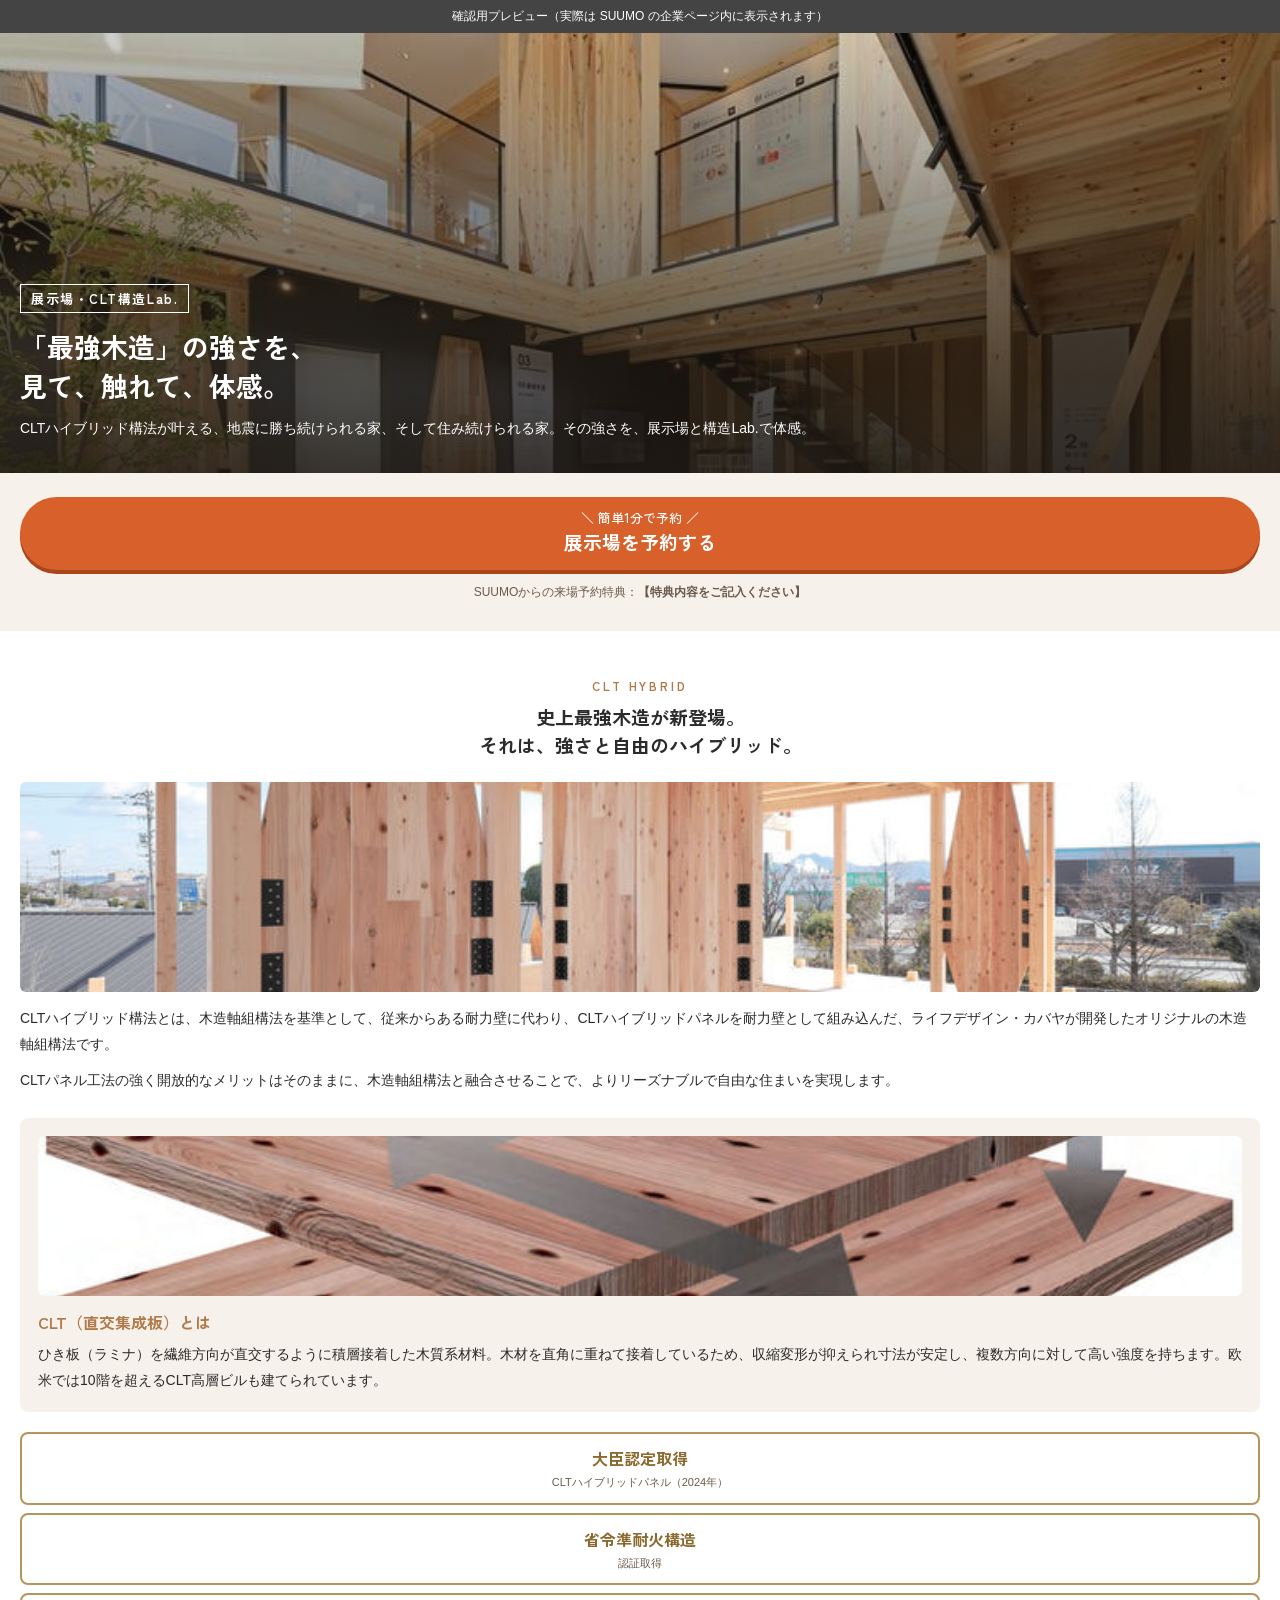
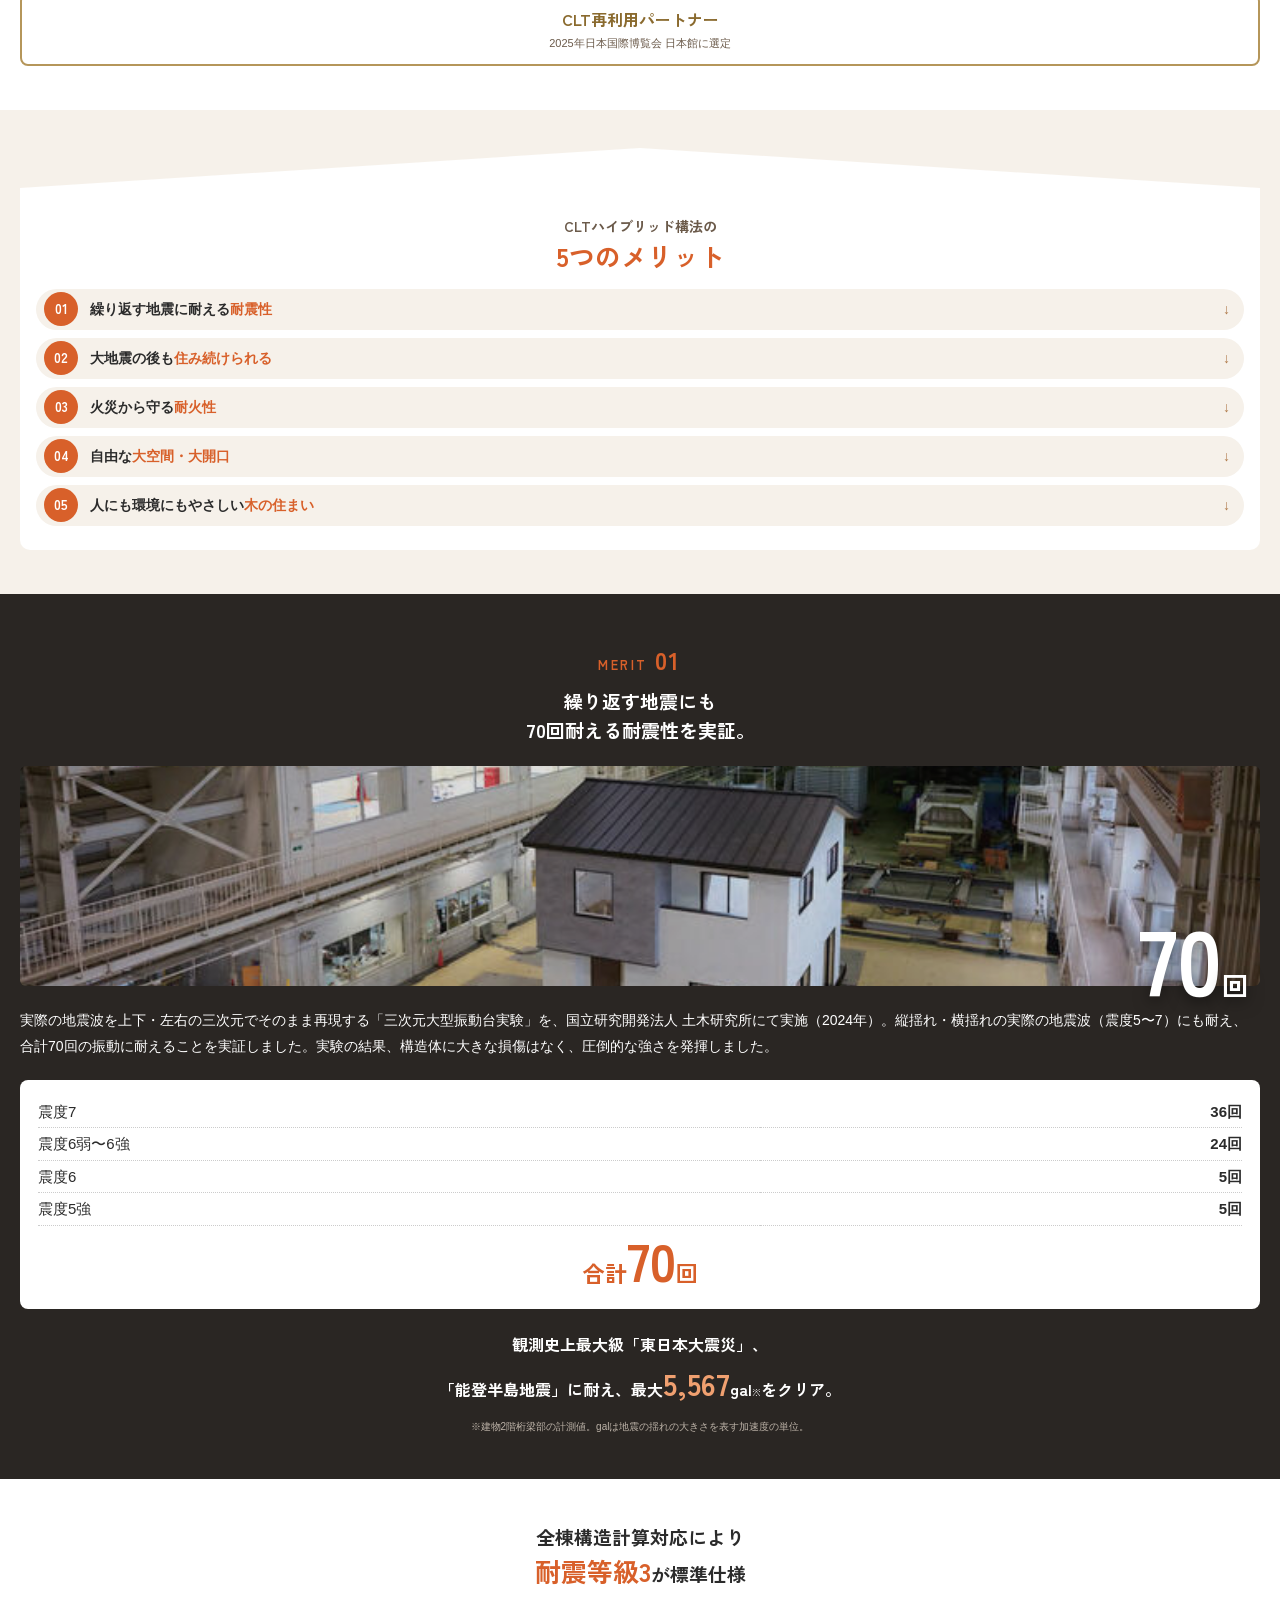
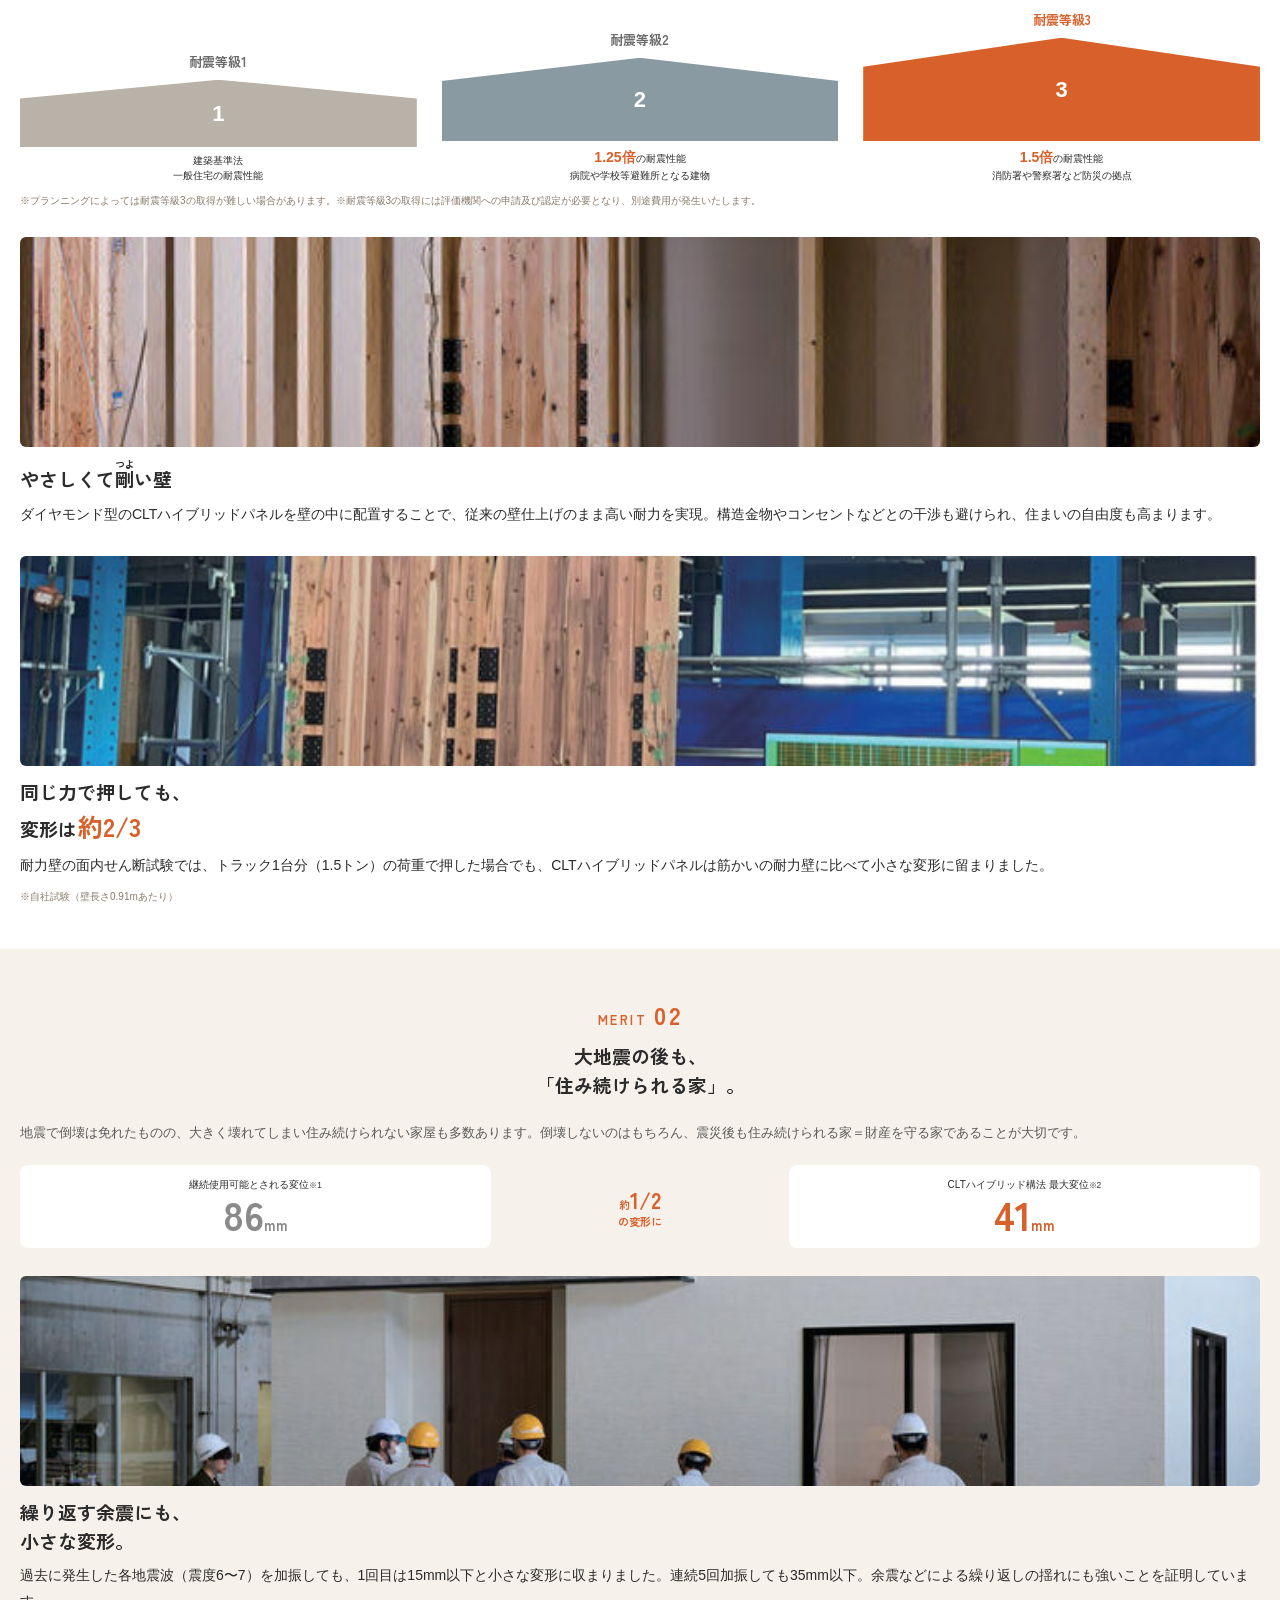
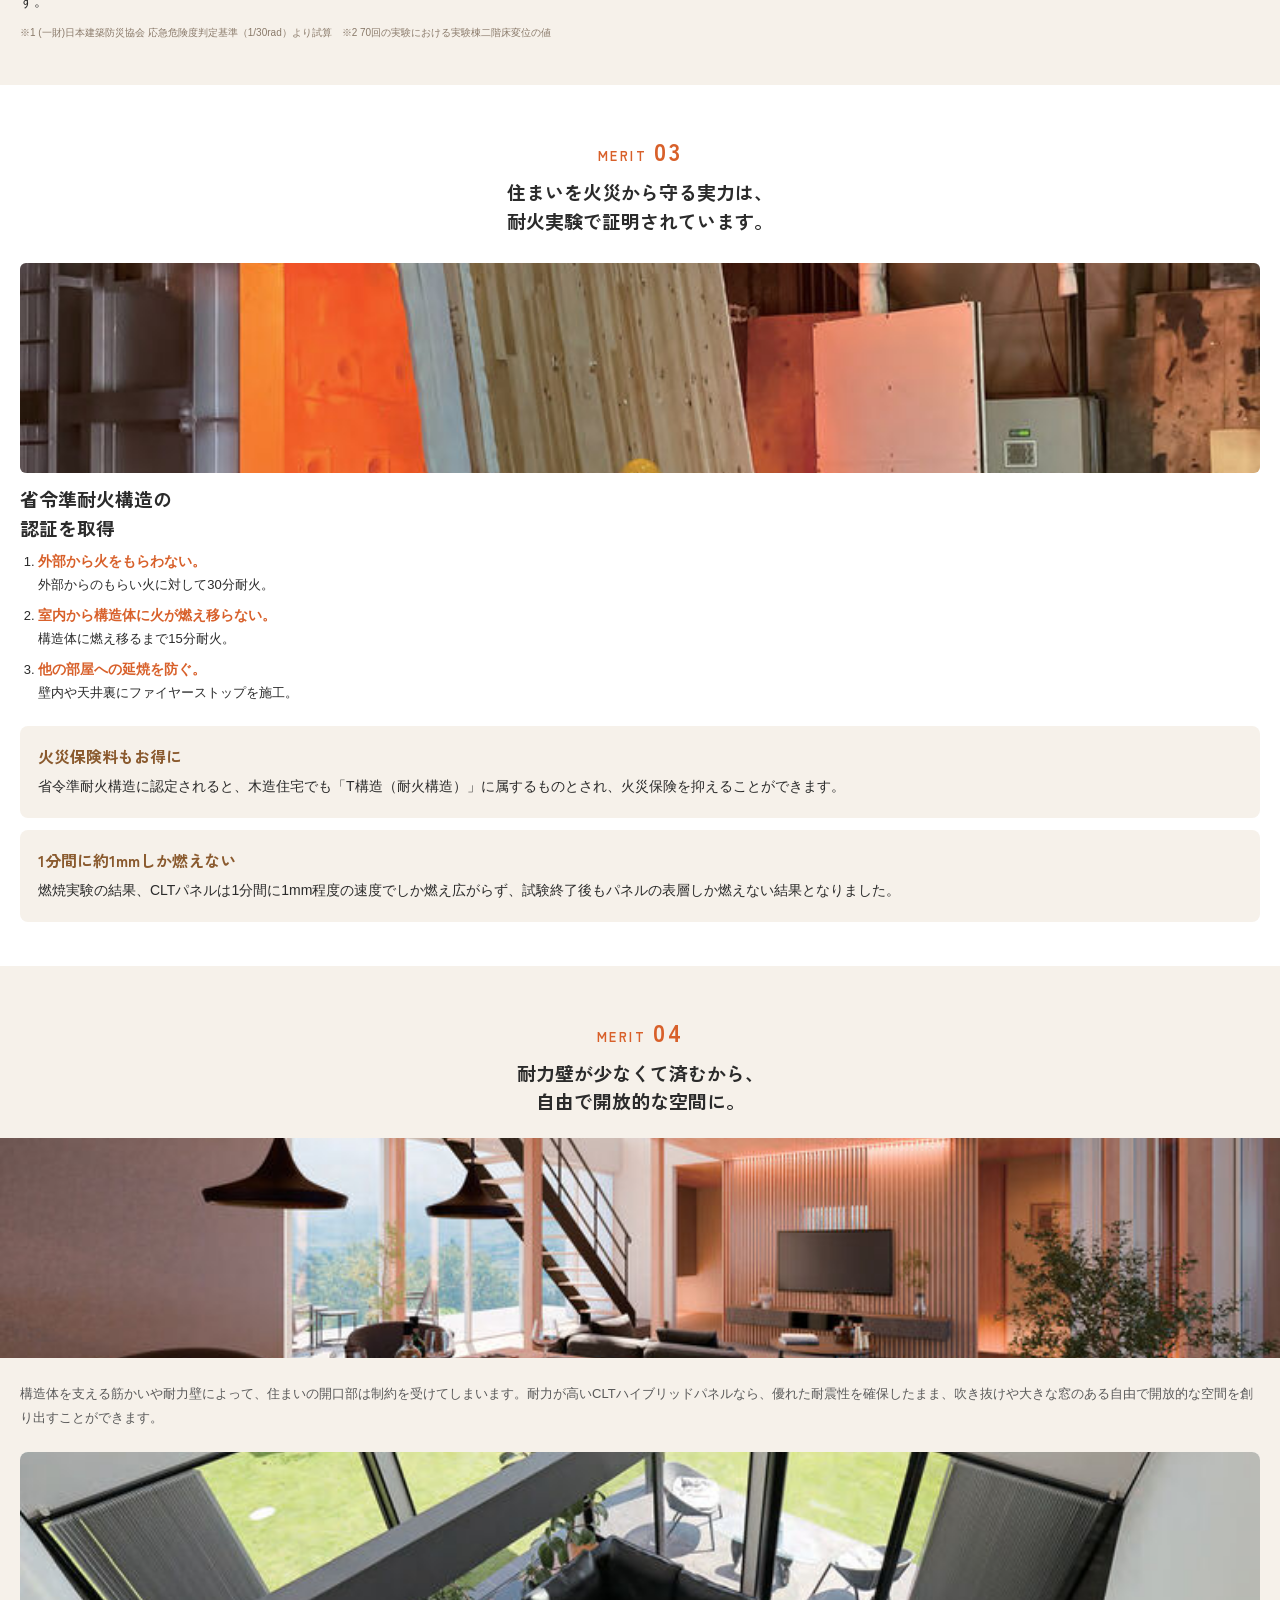
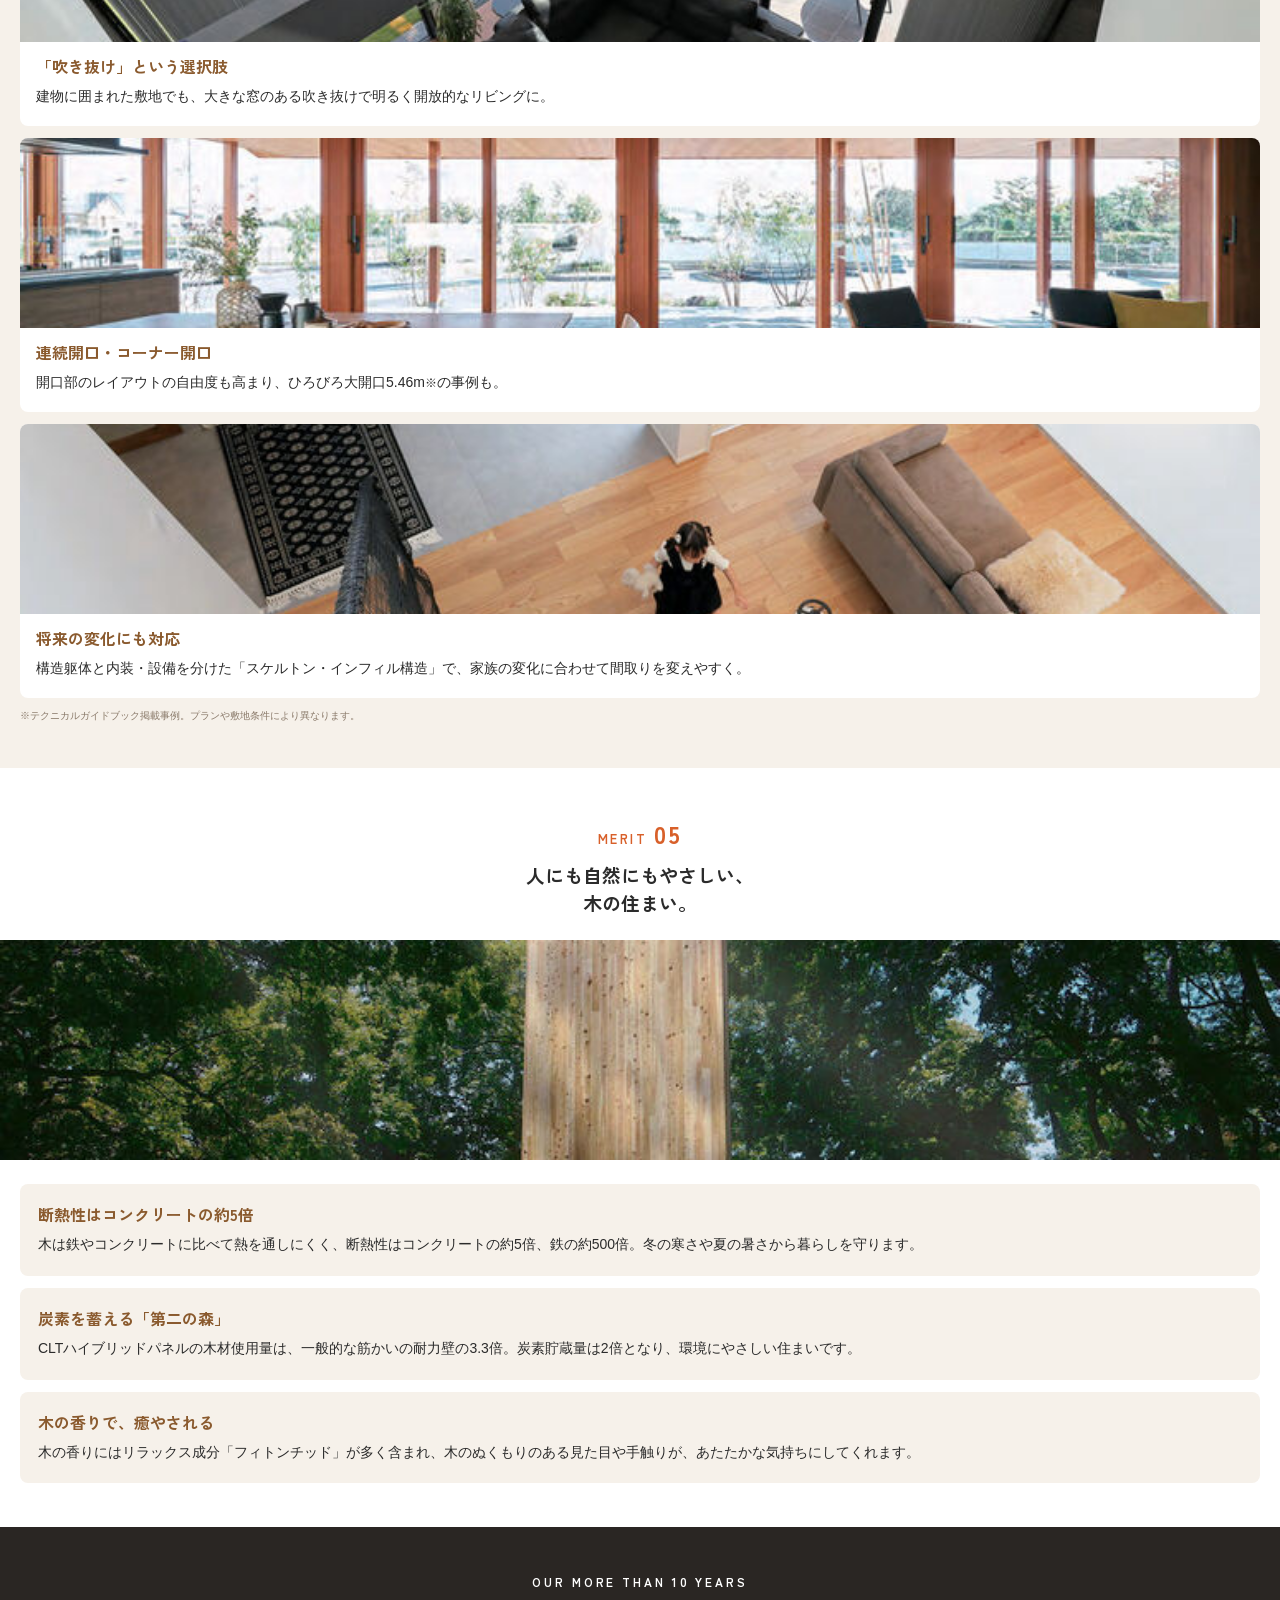
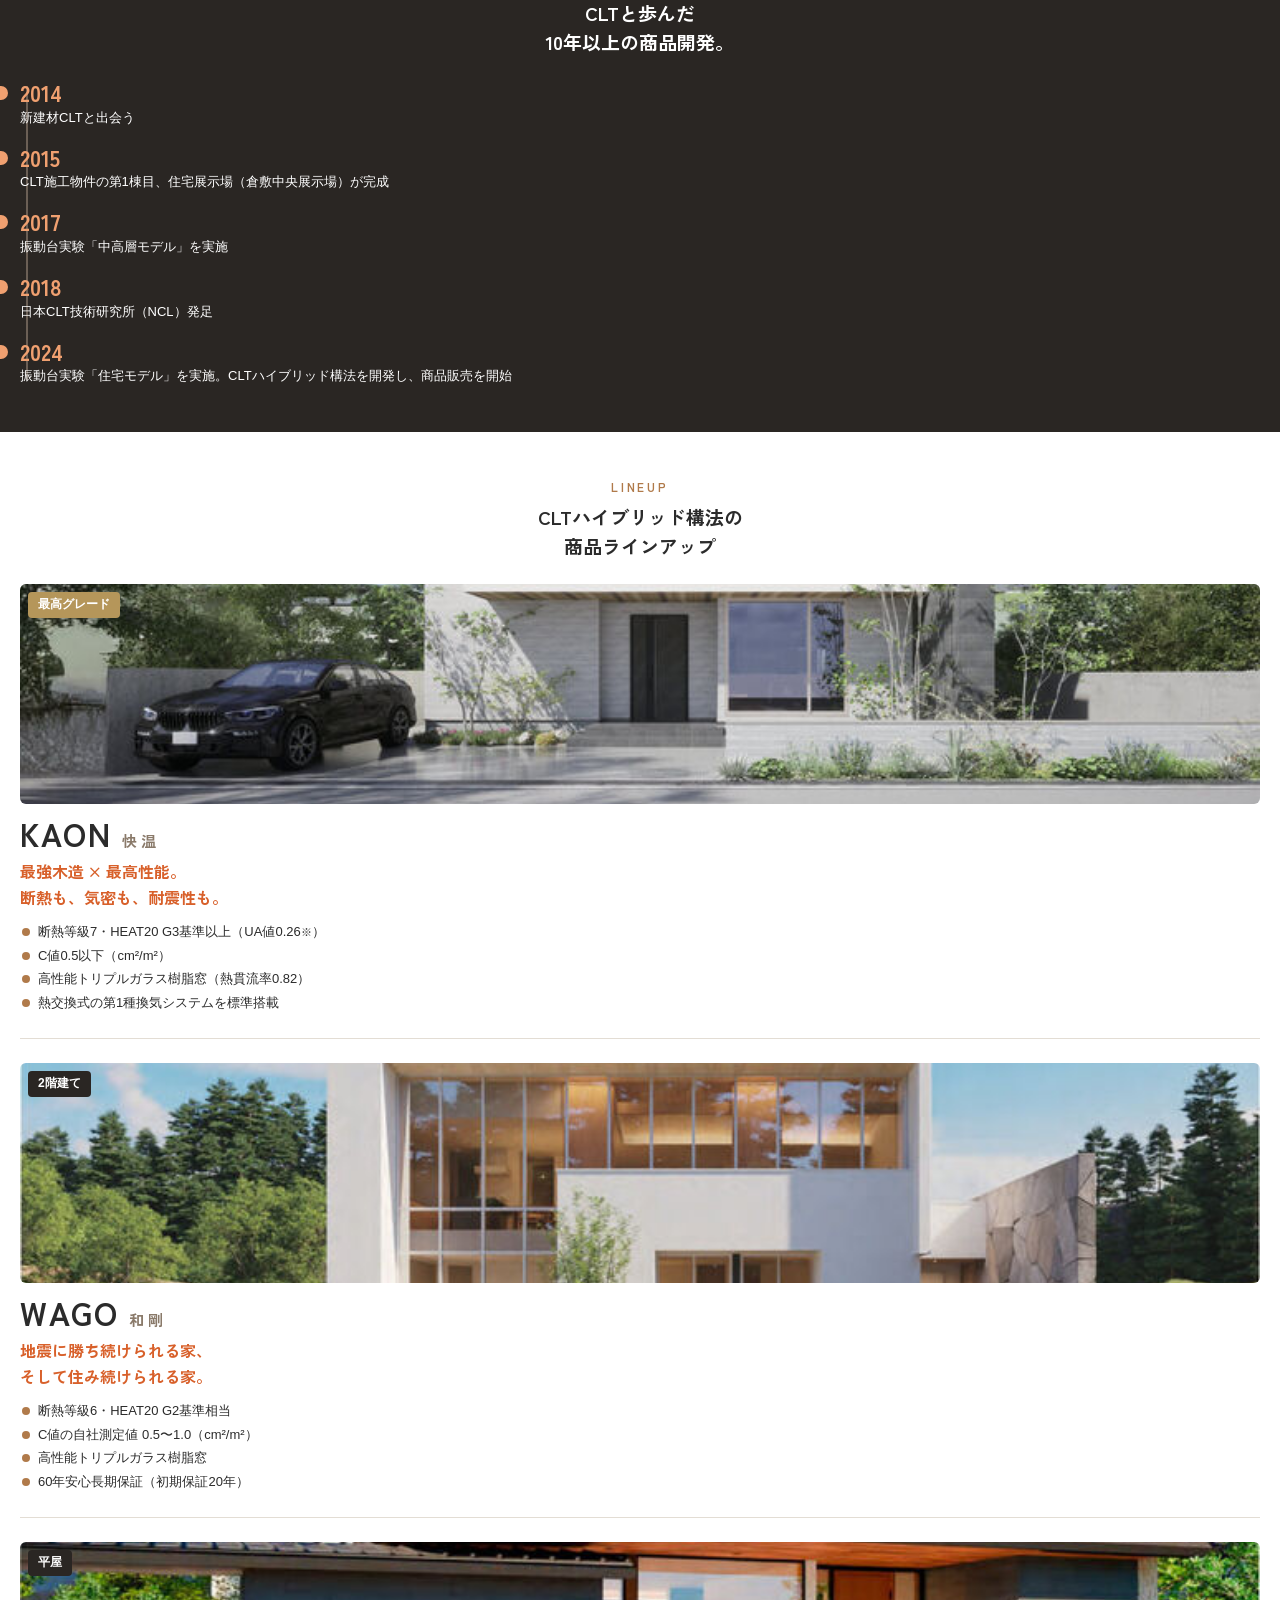
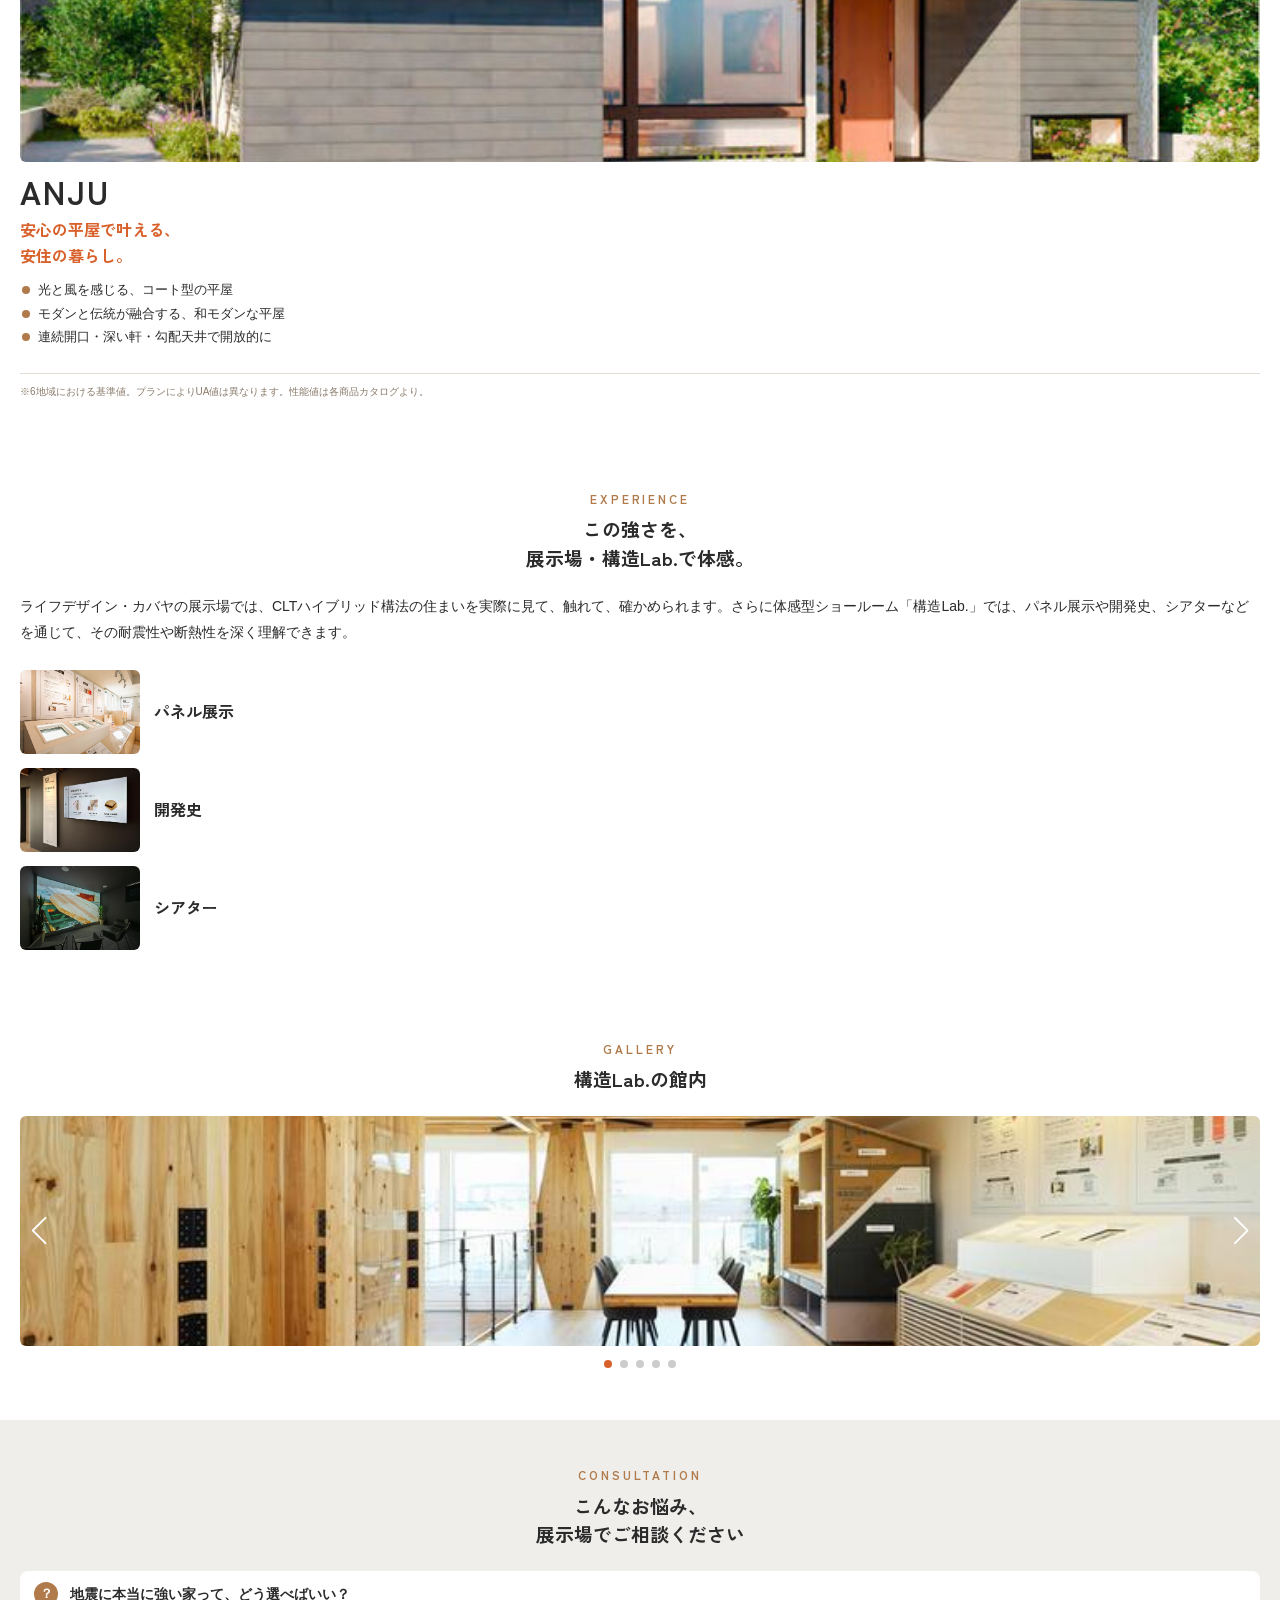
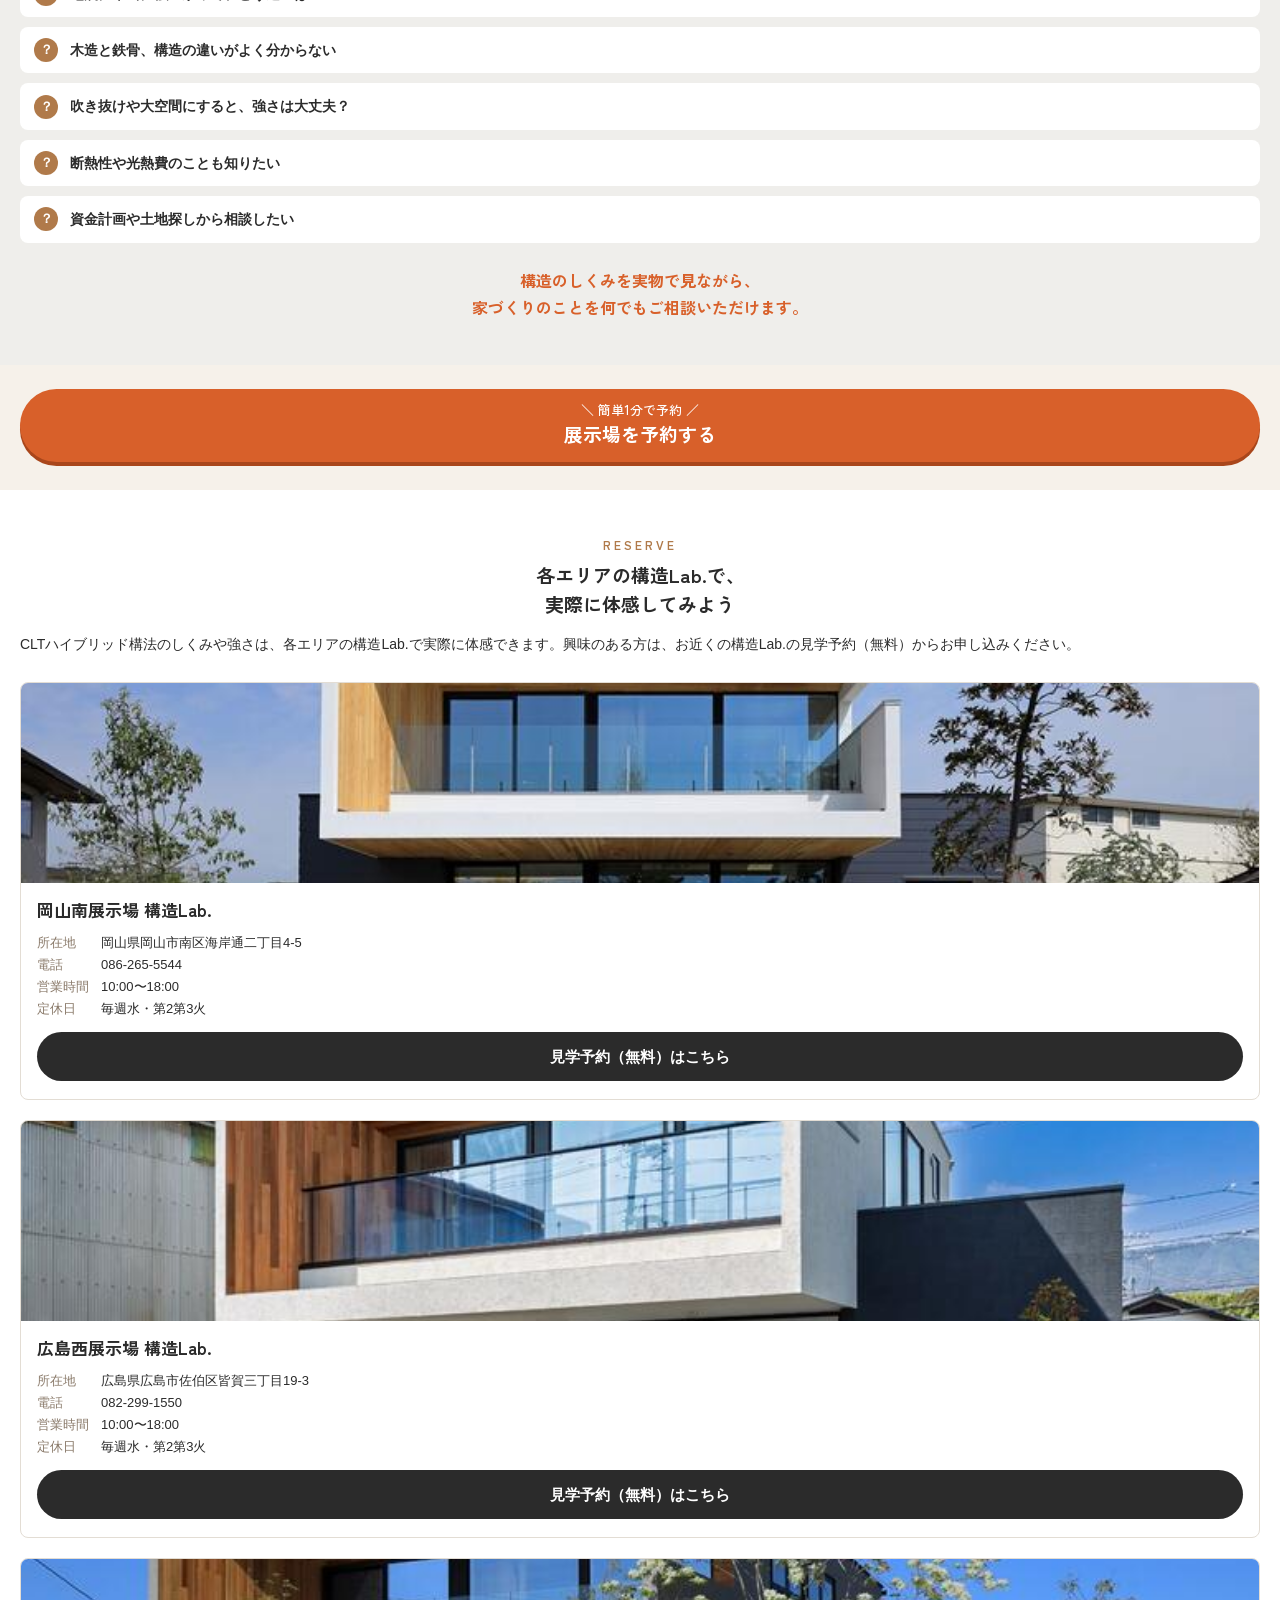
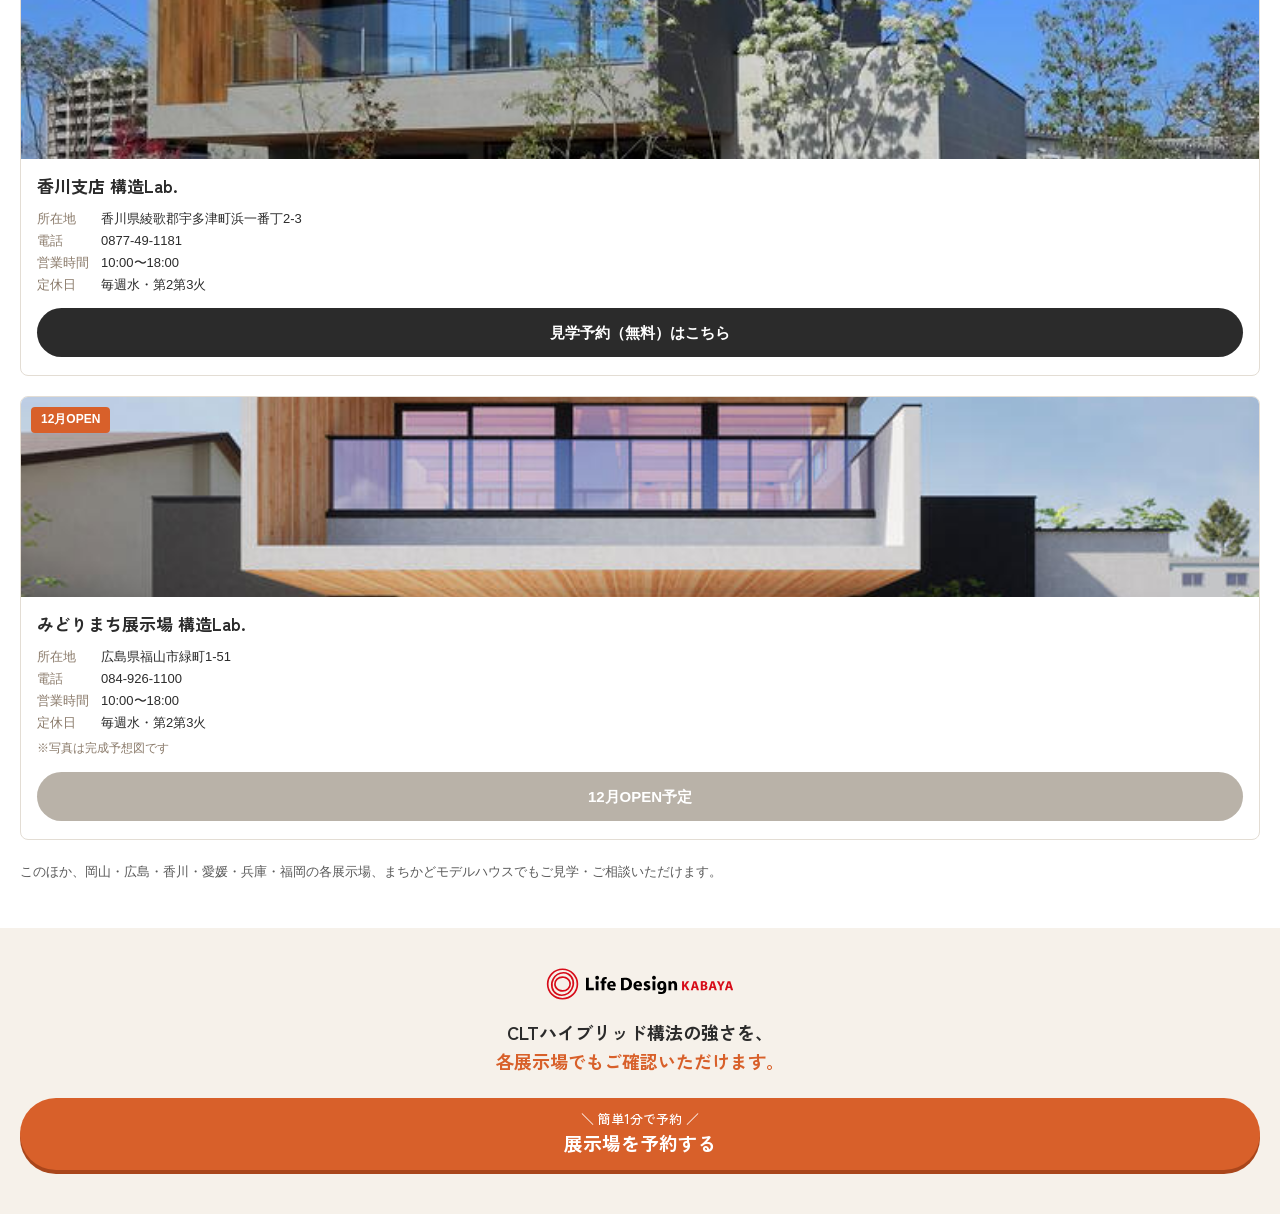
==== preview/sp-inner.html @ a303327b "SUUMOフリーページ（案）公開用 Co-Authored-By: Claude Opus 5.5 <noreply@anthropic.com>" ====
<!DOCTYPE html>
<html lang="ja"><head>
<meta name="robots" content="noindex, nofollow" /><base target="_top" /><meta charset="UTF-8" />
<meta name="viewport" content="width=device-width, initial-scale=1" />
<title>確認用（スマホ）</title>
<style>
body { margin: 0; background: #e9e9e9; font-family: sans-serif; }
.pv-bar { padding: 8px 12px; background: #444; color: #fff; font-size: 12px; text-align: center; }
/* SUUMO の実寸：PC は #wrapper 954px の中に本文 950px、スマホは画面幅いっぱい */
.pv-page { width: 100%; margin: 0 auto; padding: 0; background: #fff; }
</style>

</head><body>
<div class="pv-bar">確認用プレビュー（実際は SUUMO の企業ページ内に表示されます）</div>
<div class="pv-page">
<!-- このファイルは tools/make-sp.py で src/pc.html から自動生成。直接編集しない -->
<!--
  ライフデザイン・カバヤ様 SUUMO フリーページ（スマホ用）
  SUUMO の企業ページ（スマホ）の「contents Start」の位置に入る部分。外枠 #kosha_free ごと入稿する（スマホは #includeContent が無い）。
  ../0001/smp/ は書き出し時に置き換わる（入稿用：/house/hj/report/kigyo_spc/front/<企業コード>/0001/ ／プレビュー用：../0001/）
  https://suumo.jp/chumon/koumuten/rn_kabayahome/model/ は来場予約ページのURL（SUUMO 側で発行されるもの）に置き換わる
  スマホは jQuery 1.11 を自分の js フォルダから読み込む（アキュラホーム様と同じ）
-->
<div id="kosha_free">
<script src="../0001/smp/js/jquery-1.11.0.min.js"></script>
<link rel="stylesheet" type="text/css" href="../0001/smp/css/main.css" />
<link rel="stylesheet" href="https://cdn.jsdelivr.net/npm/swiper@8/swiper-bundle.min.css" />
<link rel="preconnect" href="https://fonts.googleapis.com" />
<link rel="preconnect" href="https://fonts.gstatic.com" crossorigin />
<link href="https://fonts.googleapis.com/css2?family=Zen+Kaku+Gothic+New:wght@500;700&display=swap" rel="stylesheet" />

<div class="kby kby--sp">

  <!-- メインビジュアル -->
  <div id="kby-mv" class="kby-mv">
    <img class="kby-mv__img" src="../0001/smp/img/mv.jpg" alt="CLTの柱と梁が見える構造Lab.の吹き抜け" width="1600" height="1067" />
    <div class="kby-mv__copy">
      <p class="kby-mv__label font02">展示場・CLT構造Lab.</p>
      <p class="kby-mv__title font02">「最強木造」の強さを、<br />見て、触れて、体感。</p>
      <p class="kby-mv__lead">CLTハイブリッド構法が叶える、<br />地震に勝ち続けられる家、そして住み続けられる家。<br />その強さを、展示場と構造Lab.で体感。</p>
    </div>
  </div>
  <div class="kby-cta">
    <a class="kby-cta__btn" href="https://suumo.jp/chumon/koumuten/rn_kabayahome/model/"><span class="kby-cta__small">＼ 簡単1分で予約 ／</span>展示場を予約する</a>
    <p class="kby-cta__note">SUUMOからの来場予約特典：<strong>【特典内容をご記入ください】</strong></p>
  </div>

  <!-- CLTハイブリッド構法とは -->
  <div id="kby-intro" class="kby-sec kby-sec--white">
    <div class="scInr">
      <p class="kby-en font02">CLT HYBRID</p>
      <p class="kby-h font02">史上最強木造が新登場。<br />それは、強さと自由のハイブリッド。</p>
      <div class="kby-intro">
        <div class="kby-intro__img"><img src="../0001/smp/img/m-frame.jpg" alt="CLTハイブリッドパネルを組み込んだ構造体" width="1000" height="667" /></div>
        <div class="kby-intro__body">
          <p class="kby-text">CLTハイブリッド構法とは、木造軸組構法を基準として、従来からある耐力壁に代わり、CLTハイブリッドパネルを耐力壁として組み込んだ、ライフデザイン・カバヤが開発したオリジナルの木造軸組構法です。</p>
          <p class="kby-text">CLTパネル工法の強く開放的なメリットはそのままに、木造軸組構法と融合させることで、よりリーズナブルで自由な住まいを実現します。</p>
        </div>
      </div>
      <div class="kby-clt">
        <div class="kby-clt__img"><img src="../0001/smp/img/m-clt.jpg" alt="ひき板を直交するように重ねたCLTのイメージ" width="900" height="562" /></div>
        <div class="kby-clt__body">
          <p class="kby-clt__title font02">CLT（直交集成板）とは</p>
          <p class="kby-text">ひき板（ラミナ）を繊維方向が直交するように積層接着した木質系材料。木材を直角に重ねて接着しているため、収縮変形が抑えられ寸法が安定し、複数方向に対して高い強度を持ちます。欧米では10階を超えるCLT高層ビルも建てられています。</p>
        </div>
      </div>
      <ul class="kby-badge">
        <li class="kby-badge__item"><span class="kby-badge__main font02">大臣認定取得</span><span class="kby-badge__sub">CLTハイブリッドパネル（2024年）</span></li>
        <li class="kby-badge__item"><span class="kby-badge__main font02">省令準耐火構造</span><span class="kby-badge__sub">認証取得</span></li>
        <li class="kby-badge__item"><span class="kby-badge__main font02">CLT再利用パートナー</span><span class="kby-badge__sub">2025年日本国際博覧会 日本館に選定</span></li>
      </ul>
    </div>
  </div>

  <!-- 5つのメリット（目次） -->
  <div id="kby-merit" class="kby-sec kby-sec--wood">
    <div class="scInr02">
      <div class="kby-index">
        <p class="kby-index__lead font02">CLTハイブリッド構法の</p>
        <p class="kby-index__title font02">5つのメリット</p>
        <ul class="kby-index__list">
          <li><a href="#kby-m1"><span class="kby-index__num font02">01</span>繰り返す地震に耐える<strong>耐震性</strong></a></li>
          <li><a href="#kby-m2"><span class="kby-index__num font02">02</span>大地震の後も<strong>住み続けられる</strong></a></li>
          <li><a href="#kby-m3"><span class="kby-index__num font02">03</span>火災から守る<strong>耐火性</strong></a></li>
          <li><a href="#kby-m4"><span class="kby-index__num font02">04</span>自由な<strong>大空間・大開口</strong></a></li>
          <li><a href="#kby-m5"><span class="kby-index__num font02">05</span>人にも環境にもやさしい<strong>木の住まい</strong></a></li>
        </ul>
      </div>
    </div>
  </div>

  <!-- メリット01 耐震性 -->
  <div id="kby-m1" class="kby-sec kby-sec--dark">
    <div class="scInr">
      <p class="kby-merit-no font02">MERIT <span>01</span></p>
      <p class="kby-h kby-h--light font02">繰り返す地震にも<br />70回耐える耐震性を実証。</p>
      <div class="kby-big">
        <div class="kby-big__img"><img src="../0001/smp/img/m-shake.jpg" alt="三次元大型振動台実験の様子" width="1200" height="800" /></div>
        <div class="kby-big__num font02">70<span>回</span></div>
      </div>
      <p class="kby-text kby-text--light">実際の地震波を上下・左右の三次元でそのまま再現する「三次元大型振動台実験」を、国立研究開発法人 土木研究所にて実施（2024年）。縦揺れ・横揺れの実際の地震波（震度5〜7）にも耐え、合計70回の振動に耐えることを実証しました。実験の結果、構造体に大きな損傷はなく、圧倒的な強さを発揮しました。</p>
      <div class="kby-test">
        <dl class="kby-test__list">
          <dt>震度7</dt><dd>36回</dd>
          <dt>震度6弱〜6強</dt><dd>24回</dd>
          <dt>震度6</dt><dd>5回</dd>
          <dt>震度5強</dt><dd>5回</dd>
        </dl>
        <p class="kby-test__total font02">合計<strong>70</strong>回</p>
      </div>
      <div class="kby-gal">
        <p class="kby-gal__title font02">観測史上最大級「東日本大震災」、<br />「能登半島地震」に耐え、最大<strong>5,567</strong>gal<small>※</small>をクリア。</p>
        <p class="kby-note kby-note--light">※建物2階桁梁部の計測値。galは地震の揺れの大きさを表す加速度の単位。</p>
      </div>
    </div>
  </div>
  <div class="kby-sec kby-sec--white">
    <div class="scInr">
      <p class="kby-sub font02">全棟構造計算対応により<br /><strong>耐震等級3</strong>が標準仕様</p>
      <ul class="kby-grade">
        <li class="kby-grade__item"><p class="kby-grade__name font02">耐震等級1</p><p class="kby-grade__bar">1</p><p class="kby-grade__text">建築基準法<br />一般住宅の耐震性能</p></li>
        <li class="kby-grade__item"><p class="kby-grade__name font02">耐震等級2</p><p class="kby-grade__bar">2</p><p class="kby-grade__text"><strong>1.25倍</strong>の耐震性能<br />病院や学校等避難所となる建物</p></li>
        <li class="kby-grade__item kby-grade__item--on"><p class="kby-grade__name font02">耐震等級3</p><p class="kby-grade__bar">3</p><p class="kby-grade__text"><strong>1.5倍</strong>の耐震性能<br />消防署や警察署など防災の拠点</p></li>
      </ul>
      <p class="kby-note">※プランニングによっては耐震等級3の取得が難しい場合があります。※耐震等級3の取得には評価機関への申請及び認定が必要となり、別途費用が発生いたします。</p>
      <div class="kby-row">
        <div class="kby-row__img"><img src="../0001/smp/img/m-panel.jpg" alt="壁の中に配置されたCLTハイブリッドパネル" width="613" height="409" /></div>
        <div class="kby-row__body">
          <p class="kby-row__title font02">やさしくて<ruby>剛<rt>つよ</rt></ruby>い壁</p>
          <p class="kby-text">ダイヤモンド型のCLTハイブリッドパネルを壁の中に配置することで、従来の壁仕上げのまま高い耐力を実現。構造金物やコンセントなどとの干渉も避けられ、住まいの自由度も高まります。</p>
        </div>
      </div>
      <div class="kby-row kby-row--rev">
        <div class="kby-row__img"><img src="../0001/smp/img/m-shear.jpg" alt="耐力壁の面内せん断試験" width="700" height="767" /></div>
        <div class="kby-row__body">
          <p class="kby-row__title font02">同じ力で押しても、<br />変形は<strong>約2/3</strong></p>
          <p class="kby-text">耐力壁の面内せん断試験では、トラック1台分（1.5トン）の荷重で押した場合でも、CLTハイブリッドパネルは筋かいの耐力壁に比べて小さな変形に留まりました。</p>
          <p class="kby-note">※自社試験（壁長さ0.91mあたり）</p>
        </div>
      </div>
    </div>
  </div>

  <!-- メリット02 住み続けられる -->
  <div id="kby-m2" class="kby-sec kby-sec--wood">
    <div class="scInr">
      <p class="kby-merit-no font02">MERIT <span>02</span></p>
      <p class="kby-h font02">大地震の後も、<br />「住み続けられる家」。</p>
      <p class="kby-text kby-text--center">地震で倒壊は免れたものの、大きく壊れてしまい住み続けられない家屋も多数あります。<br />倒壊しないのはもちろん、震災後も住み続けられる家＝財産を守る家であることが大切です。</p>
      <div class="kby-disp">
        <div class="kby-disp__item">
          <p class="kby-disp__label">継続使用可能とされる変位<small>※1</small></p>
          <p class="kby-disp__num kby-disp__num--gray font02">86<span>mm</span></p>
        </div>
        <p class="kby-disp__arrow font02">約<strong>1/2</strong><br />の変形に</p>
        <div class="kby-disp__item">
          <p class="kby-disp__label">CLTハイブリッド構法 最大変位<small>※2</small></p>
          <p class="kby-disp__num font02">41<span>mm</span></p>
        </div>
      </div>
      <div class="kby-row">
        <div class="kby-row__img"><img src="../0001/smp/img/m-shake2.jpg" alt="振動台実験後の建物を確認する様子" width="1000" height="667" /></div>
        <div class="kby-row__body">
          <p class="kby-row__title font02">繰り返す余震にも、<br />小さな変形。</p>
          <p class="kby-text">過去に発生した各地震波（震度6〜7）を加振しても、1回目は15mm以下と小さな変形に収まりました。連続5回加振しても35mm以下。余震などによる繰り返しの揺れにも強いことを証明しています。</p>
        </div>
      </div>
      <p class="kby-note">※1 (一財)日本建築防災協会 応急危険度判定基準（1/30rad）より試算　※2 70回の実験における実験棟二階床変位の値</p>
    </div>
  </div>

  <!-- メリット03 耐火性 -->
  <div id="kby-m3" class="kby-sec kby-sec--white">
    <div class="scInr">
      <p class="kby-merit-no font02">MERIT <span>03</span></p>
      <p class="kby-h font02">住まいを火災から守る実力は、<br />耐火実験で証明されています。</p>
      <div class="kby-row">
        <div class="kby-row__img"><img src="../0001/smp/img/m-fire.jpg" alt="CLTパネルの燃焼実験" width="1000" height="750" /></div>
        <div class="kby-row__body">
          <p class="kby-row__title font02">省令準耐火構造の<br />認証を取得</p>
          <ol class="kby-fire">
            <li><strong>外部から火をもらわない。</strong>外部からのもらい火に対して30分耐火。</li>
            <li><strong>室内から構造体に火が燃え移らない。</strong>構造体に燃え移るまで15分耐火。</li>
            <li><strong>他の部屋への延焼を防ぐ。</strong>壁内や天井裏にファイヤーストップを施工。</li>
          </ol>
        </div>
      </div>
      <ul class="kby-cards kby-cards--2">
        <li class="kby-card"><p class="kby-card__title font02">火災保険料もお得に</p><p class="kby-text">省令準耐火構造に認定されると、木造住宅でも「T構造（耐火構造）」に属するものとされ、火災保険を抑えることができます。</p></li>
        <li class="kby-card"><p class="kby-card__title font02">1分間に約1mmしか燃えない</p><p class="kby-text">燃焼実験の結果、CLTパネルは1分間に1mm程度の速度でしか燃え広がらず、試験終了後もパネルの表層しか燃えない結果となりました。</p></li>
      </ul>
    </div>
  </div>

  <!-- メリット04 大空間 -->
  <div id="kby-m4" class="kby-sec kby-sec--wood">
    <div class="scInr">
      <p class="kby-merit-no font02">MERIT <span>04</span></p>
      <p class="kby-h font02">耐力壁が少なくて済むから、<br />自由で開放的な空間に。</p>
    </div>
    <div class="kby-wide"><img src="../0001/smp/img/m-space.jpg" alt="大開口のある開放的なリビング" width="1600" height="960" /></div>
    <div class="scInr">
      <p class="kby-text kby-text--center">構造体を支える筋かいや耐力壁によって、住まいの開口部は制約を受けてしまいます。<br />耐力が高いCLTハイブリッドパネルなら、優れた耐震性を確保したまま、<br />吹き抜けや大きな窓のある自由で開放的な空間を創り出すことができます。</p>
      <ul class="kby-cards kby-cards--3">
        <li class="kby-card kby-card--img"><img src="../0001/smp/img/m-fukinuke.jpg" alt="大きな窓のある吹き抜け" width="900" height="600" /><p class="kby-card__title font02">「吹き抜け」という選択肢</p><p class="kby-text">建物に囲まれた敷地でも、大きな窓のある吹き抜けで明るく開放的なリビングに。</p></li>
        <li class="kby-card kby-card--img"><img src="../0001/smp/img/m-opening.jpg" alt="連続した開口部のあるダイニング" width="760" height="507" /><p class="kby-card__title font02">連続開口・コーナー開口</p><p class="kby-text">開口部のレイアウトの自由度も高まり、ひろびろ大開口5.46m<small>※</small>の事例も。</p></li>
        <li class="kby-card kby-card--img"><img src="../0001/smp/img/m-family.jpg" alt="家族がくつろぐリビング" width="1000" height="667" /><p class="kby-card__title font02">将来の変化にも対応</p><p class="kby-text">構造躯体と内装・設備を分けた「スケルトン・インフィル構造」で、家族の変化に合わせて間取りを変えやすく。</p></li>
      </ul>
      <p class="kby-note">※テクニカルガイドブック掲載事例。プランや敷地条件により異なります。</p>
    </div>
  </div>

  <!-- メリット05 木の住まい -->
  <div id="kby-m5" class="kby-sec kby-sec--white">
    <div class="scInr">
      <p class="kby-merit-no font02">MERIT <span>05</span></p>
      <p class="kby-h font02">人にも自然にもやさしい、<br />木の住まい。</p>
    </div>
    <div class="kby-wide"><img src="../0001/smp/img/m-forest.jpg" alt="森の中に立つCLTパネル" width="1600" height="945" /></div>
    <div class="scInr">
      <ul class="kby-cards kby-cards--3">
        <li class="kby-card"><p class="kby-card__title font02">断熱性はコンクリートの約5倍</p><p class="kby-text">木は鉄やコンクリートに比べて熱を通しにくく、断熱性はコンクリートの約5倍、鉄の約500倍。冬の寒さや夏の暑さから暮らしを守ります。</p></li>
        <li class="kby-card"><p class="kby-card__title font02">炭素を蓄える「第二の森」</p><p class="kby-text">CLTハイブリッドパネルの木材使用量は、一般的な筋かいの耐力壁の3.3倍。炭素貯蔵量は2倍となり、環境にやさしい住まいです。</p></li>
        <li class="kby-card"><p class="kby-card__title font02">木の香りで、癒やされる</p><p class="kby-text">木の香りにはリラックス成分「フィトンチッド」が多く含まれ、木のぬくもりのある見た目や手触りが、あたたかな気持ちにしてくれます。</p></li>
      </ul>
    </div>
  </div>

  <!-- 開発の歩み -->
  <div id="kby-history" class="kby-sec kby-sec--dark">
    <div class="scInr">
      <p class="kby-en kby-en--light font02">OUR MORE THAN 10 YEARS</p>
      <p class="kby-h kby-h--light font02">CLTと歩んだ<br />10年以上の商品開発。</p>
      <ul class="kby-history">
        <li><p class="kby-history__year font02">2014</p><p class="kby-history__text">新建材CLTと出会う</p></li>
        <li><p class="kby-history__year font02">2015</p><p class="kby-history__text">CLT施工物件の第1棟目、住宅展示場（倉敷中央展示場）が完成</p></li>
        <li><p class="kby-history__year font02">2017</p><p class="kby-history__text">振動台実験「中高層モデル」を実施</p></li>
        <li><p class="kby-history__year font02">2018</p><p class="kby-history__text">日本CLT技術研究所（NCL）発足</p></li>
        <li><p class="kby-history__year font02">2024</p><p class="kby-history__text">振動台実験「住宅モデル」を実施。CLTハイブリッド構法を開発し、商品販売を開始</p></li>
      </ul>
    </div>
  </div>

  <!-- 商品ラインアップ -->
  <div id="kby-lineup" class="kby-sec kby-sec--white">
    <div class="scInr">
      <p class="kby-en font02">LINEUP</p>
      <p class="kby-h font02">CLTハイブリッド構法の<br />商品ラインアップ</p>
      <ul class="kby-lineup">
        <li class="kby-lineup__item kby-lineup__item--top">
          <div class="kby-lineup__img"><img src="../0001/smp/img/m-kaon.jpg" alt="KAONの外観" width="900" height="600" /><span class="kby-lineup__tag">最高グレード</span></div>
          <div class="kby-lineup__body">
            <p class="kby-lineup__name font02">KAON<span>快温</span></p>
            <p class="kby-lineup__catch font02">最強木造 × 最高性能。<br />断熱も、気密も、耐震性も。</p>
            <ul class="kby-spec">
              <li>断熱等級7・HEAT20 G3基準以上（UA値0.26<small>※</small>）</li>
              <li>C値0.5以下（cm²/m²）</li>
              <li>高性能トリプルガラス樹脂窓（熱貫流率0.82）</li>
              <li>熱交換式の第1種換気システムを標準搭載</li>
            </ul>
          </div>
        </li>
        <li class="kby-lineup__item">
          <div class="kby-lineup__img"><img src="../0001/smp/img/m-wago.jpg" alt="WAGOの外観" width="900" height="600" /><span class="kby-lineup__tag">2階建て</span></div>
          <div class="kby-lineup__body">
            <p class="kby-lineup__name font02">WAGO<span>和剛</span></p>
            <p class="kby-lineup__catch font02">地震に勝ち続けられる家、<br />そして住み続けられる家。</p>
            <ul class="kby-spec">
              <li>断熱等級6・HEAT20 G2基準相当</li>
              <li>C値の自社測定値 0.5〜1.0（cm²/m²）</li>
              <li>高性能トリプルガラス樹脂窓</li>
              <li>60年安心長期保証（初期保証20年）</li>
            </ul>
          </div>
        </li>
        <li class="kby-lineup__item">
          <div class="kby-lineup__img"><img src="../0001/smp/img/m-anju.jpg" alt="ANJUの外観" width="900" height="600" /><span class="kby-lineup__tag">平屋</span></div>
          <div class="kby-lineup__body">
            <p class="kby-lineup__name font02">ANJU</p>
            <p class="kby-lineup__catch font02">安心の平屋で叶える、<br />安住の暮らし。</p>
            <ul class="kby-spec">
              <li>光と風を感じる、コート型の平屋</li>
              <li>モダンと伝統が融合する、和モダンな平屋</li>
              <li>連続開口・深い軒・勾配天井で開放的に</li>
            </ul>
          </div>
        </li>
      </ul>
      <p class="kby-note">※6地域における基準値。プランによりUA値は異なります。性能値は各商品カタログより。</p>
    </div>
  </div>

  <!-- 構造Lab.とは -->
  <div id="kby-sec01" class="kby-sec kby-sec--white">
    <div class="scInr">
      <p class="kby-en font02">EXPERIENCE</p>
      <p class="kby-h font02">この強さを、<br />展示場・構造Lab.で体感。</p>
      <p class="kby-text">ライフデザイン・カバヤの展示場では、CLTハイブリッド構法の住まいを<br />実際に見て、触れて、確かめられます。<br />さらに体感型ショールーム「構造Lab.」では、パネル展示や開発史、シアターなどを通じて、<br />その耐震性や断熱性を深く理解できます。</p>
      <ul class="kby-about">
        <li class="kby-about__item">
          <img src="../0001/smp/img/panel.jpg" alt="構法の仕組みを解説するパネル展示" width="1200" height="800" />
          <p class="kby-about__name font02">パネル展示</p>
          <p class="kby-about__text">構法のしくみや性能を、実物と解説で分かりやすく。</p>
        </li>
        <li class="kby-about__item">
          <img src="../0001/smp/img/history.jpg" alt="CLTハイブリッド構法の開発の歩みを紹介する展示" width="1200" height="800" />
          <p class="kby-about__name font02">開発史</p>
          <p class="kby-about__text">CLTハイブリッド構法が生まれるまでの歩みを紹介。</p>
        </li>
        <li class="kby-about__item">
          <img src="../0001/smp/img/theater.jpg" alt="映像で構法を紹介するシアター" width="1200" height="800" />
          <p class="kby-about__name font02">シアター</p>
          <p class="kby-about__text">大きな映像で、構造の強さを体感。</p>
        </li>
      </ul>
    </div>
  </div>

  <!-- 館内ギャラリー -->
  <div id="kby-sec03" class="kby-sec kby-sec--white">
    <div class="scInr">
      <p class="kby-en font02">GALLERY</p>
      <p class="kby-h font02">構造Lab.の館内</p>
      <div class="swiper kby-gallery">
        <div class="swiper-wrapper">
          <div class="swiper-slide"><img src="../0001/smp/img/gallery1.jpg" alt="CLTの柱が並ぶ展示スペース" width="1200" height="800" /></div>
          <div class="swiper-slide"><img src="../0001/smp/img/gallery2.jpg" alt="性能を解説するパネル" width="1200" height="800" /></div>
          <div class="swiper-slide"><img src="../0001/smp/img/gallery3.jpg" alt="構造の模型展示" width="1200" height="800" /></div>
          <div class="swiper-slide"><img src="../0001/smp/img/gallery4.jpg" alt="吹き抜けのある館内" width="1200" height="800" /></div>
          <div class="swiper-slide"><img src="../0001/smp/img/lounge.jpg" alt="打ち合わせスペース" width="1200" height="800" /></div>
        </div>
        <div class="swiper-pagination"></div>
        <div class="swiper-button-prev"></div>
        <div class="swiper-button-next"></div>
      </div>
    </div>
  </div>

  <!-- 家づくりのお悩み -->
  <div id="kby-sec04" class="kby-sec kby-sec--gray">
    <div class="scInr02">
      <p class="kby-en font02">CONSULTATION</p>
      <p class="kby-h font02">こんなお悩み、<br />展示場でご相談ください</p>
      <ul class="kby-worry">
        <li><span class="kby-worry__icon">？</span>地震に本当に強い家って、どう選べばいい？</li>
        <li><span class="kby-worry__icon">？</span>木造と鉄骨、構造の違いがよく分からない</li>
        <li><span class="kby-worry__icon">？</span>吹き抜けや大空間にすると、強さは大丈夫？</li>
        <li><span class="kby-worry__icon">？</span>断熱性や光熱費のことも知りたい</li>
        <li><span class="kby-worry__icon">？</span>資金計画や土地探しから相談したい</li>
      </ul>
      <p class="kby-worry__answer font02">構造のしくみを実物で見ながら、<br />家づくりのことを何でもご相談いただけます。</p>
    </div>
  </div>
  <div class="kby-cta">
    <a class="kby-cta__btn" href="https://suumo.jp/chumon/koumuten/rn_kabayahome/model/"><span class="kby-cta__small">＼ 簡単1分で予約 ／</span>展示場を予約する</a>
  </div>

  <!-- 会場一覧 -->
  <div id="kby-sec05" class="kby-sec kby-sec--white">
    <div class="scInr">
      <p class="kby-en font02">RESERVE</p>
      <p class="kby-h font02">各エリアの構造Lab.で、<br />実際に体感してみよう</p>
      <p class="kby-text kby-place__lead">CLTハイブリッド構法のしくみや強さは、各エリアの構造Lab.で実際に体感できます。<br />興味のある方は、お近くの構造Lab.の見学予約（無料）からお申し込みください。</p>
      <ul class="kby-place">
        <li class="kby-place__item">
          <img src="../0001/smp/img/ext-okayama.jpg" alt="岡山南展示場 構造Lab.の外観" width="900" height="600" />
          <p class="kby-place__name font02">岡山南展示場 構造Lab.</p>
          <dl class="kby-place__info"><dt>所在地</dt><dd>岡山県岡山市南区海岸通二丁目4-5</dd><dt>電話</dt><dd>086-265-5544</dd><dt>営業時間</dt><dd>10:00〜18:00</dd><dt>定休日</dt><dd>毎週水・第2第3火</dd></dl>
          <a class="kby-place__btn" href="https://suumo.jp/chumon/koumuten/rn_kabayahome/107195_0007_33/model/mc_035/">見学予約（無料）はこちら</a>
        </li>
        <li class="kby-place__item">
          <img src="../0001/smp/img/ext-hiroshima.jpg" alt="広島西展示場 構造Lab.の外観" width="900" height="600" />
          <p class="kby-place__name font02">広島西展示場 構造Lab.</p>
          <dl class="kby-place__info"><dt>所在地</dt><dd>広島県広島市佐伯区皆賀三丁目19-3</dd><dt>電話</dt><dd>082-299-1550</dd><dt>営業時間</dt><dd>10:00〜18:00</dd><dt>定休日</dt><dd>毎週水・第2第3火</dd></dl>
          <a class="kby-place__btn" href="https://suumo.jp/chumon/koumuten/rn_kabayahome/107195_0011_34/model/mc_003/">見学予約（無料）はこちら</a>
        </li>
        <li class="kby-place__item">
          <img src="../0001/smp/img/ext-kagawa.jpg" alt="香川支店 構造Lab.の外観" width="900" height="600" />
          <p class="kby-place__name font02">香川支店 構造Lab.</p>
          <dl class="kby-place__info"><dt>所在地</dt><dd>香川県綾歌郡宇多津町浜一番丁2-3</dd><dt>電話</dt><dd>0877-49-1181</dd><dt>営業時間</dt><dd>10:00〜18:00</dd><dt>定休日</dt><dd>毎週水・第2第3火</dd></dl>
          <a class="kby-place__btn" href="https://suumo.jp/chumon/koumuten/rn_kabayahome/107195_0013_37/model/mc_004/">見学予約（無料）はこちら</a>
        </li>
        <li class="kby-place__item">
          <span class="kby-place__badge">12月OPEN</span>
          <img src="../0001/smp/img/ext-midorimachi.jpg" alt="みどりまち展示場 構造Lab.の完成予想図" width="900" height="617" />
          <p class="kby-place__name font02">みどりまち展示場 構造Lab.</p>
          <dl class="kby-place__info"><dt>所在地</dt><dd>広島県福山市緑町1-51</dd><dt>電話</dt><dd>084-926-1100</dd><dt>営業時間</dt><dd>10:00〜18:00</dd><dt>定休日</dt><dd>毎週水・第2第3火</dd></dl>
          <p class="kby-place__note">※写真は完成予想図です</p>
          <span class="kby-place__btn kby-place__btn--soon">12月OPEN予定</span>
        </li>
      </ul>
      <p class="kby-text kby-text--center">このほか、岡山・広島・香川・愛媛・兵庫・福岡の各展示場、まちかどモデルハウスでもご見学・ご相談いただけます。</p>
    </div>
  </div>

  <!-- 最後のCTA -->
  <div class="kby-last">
    <img class="kby-last__logo" src="../0001/smp/img/logo.svg" alt="ライフデザイン・カバヤ" width="265" height="45" />
    <p class="kby-last__text font02">CLTハイブリッド構法の強さを、<br /><a class="kby-last__link" href="https://suumo.jp/chumon/koumuten/rn_kabayahome/model/">各展示場でもご確認いただけます。</a></p>
    <a class="kby-cta__btn" href="https://suumo.jp/chumon/koumuten/rn_kabayahome/model/"><span class="kby-cta__small">＼ 簡単1分で予約 ／</span>展示場を予約する</a>
  </div>
</div>

<script src="https://cdn.jsdelivr.net/npm/swiper@8/swiper-bundle.min.js"></script>
<script src="../0001/smp/js/main.js"></script>
</div>

</div>
</body></html>
---- 0001/smp/css/main.css ----
@charset "UTF-8";
/* ライフデザイン・カバヤ様 SUUMO フリーページ（スマホ用）
   SUUMO 本体のデザインと混ざらないよう、すべて #kosha_free の内側だけに効かせる
   画面幅いっぱい（375px 前後）を前提に、横並びはすべて縦積みにしている */

#kosha_free .kby {
  width: 100%;
  color: #2b2b2b;
  font-family: "游ゴシック体", YuGothic, "ヒラギノ角ゴ ProN", "Hiragino Kaku Gothic ProN", sans-serif;
  font-size: 14px;
  line-height: 1.8;
  text-align: left;
  overflow: hidden;
}
#kosha_free .kby * { box-sizing: border-box; }
#kosha_free .kby img { display: block; max-width: 100%; height: auto; }
#kosha_free p { margin: 0; padding: 0; text-align: inherit; font-size: inherit; line-height: inherit; background: none; border: 0; }
#kosha_free li, #kosha_free dl, #kosha_free dt, #kosha_free dd { margin: 0; padding: 0; background: none; border: 0; }
#kosha_free .kby ul { margin: 0; padding: 0; list-style: none; }
#kosha_free .kby a { text-decoration: none !important; }
#kosha_free .font02 { font-family: "Zen Kaku Gothic New", "游ゴシック体", YuGothic, sans-serif; font-weight: 700; }
#kosha_free .scInr, #kosha_free .scInr02 { padding: 0 20px; }
/* 本文の改行はPC向けなので、スマホでは自然に折り返す */
#kosha_free .kby-text br, #kosha_free .kby-mv__lead br { display: none; }

/* メインビジュアル */
#kosha_free .kby-mv { position: relative; height: 440px; overflow: hidden; background: #3a2e24; }
#kosha_free .kby-mv__img { position: absolute; left: 0; top: 0; width: 100%; height: 100%; object-fit: cover; }
#kosha_free .kby-mv:after { content: ""; position: absolute; left: 0; top: 0; right: 0; bottom: 0; background: linear-gradient(0deg, rgba(30, 24, 18, .85) 0%, rgba(30, 24, 18, .45) 60%, rgba(30, 24, 18, .15) 100%); }
#kosha_free .kby-mv__copy { position: absolute; left: 20px; right: 20px; bottom: 32px; z-index: 1; color: #fff; }
#kosha_free .kby-mv__label { display: inline-block; padding: 2px 10px; border: 1px solid #fff; color: #fff; font-size: 13px; letter-spacing: .12em; }
#kosha_free .kby-mv__title { margin: 14px 0 0; color: #fff; font-size: 27px; line-height: 1.45; }
#kosha_free .kby-mv__lead { margin-top: 12px; color: #fff; font-size: 14px; line-height: 1.7; }

/* 予約ボタン */
#kosha_free .kby-cta { padding: 24px 20px 28px; background: #f6f1ea; text-align: center; }
#kosha_free .kby-cta__btn {
  display: block;
  padding: 12px 10px 14px;
  border-radius: 999px;
  background: #d8602a;
  color: #fff !important;
  font-family: "Zen Kaku Gothic New", "游ゴシック体", YuGothic, sans-serif;
  font-size: 19px;
  font-weight: 700;
  line-height: 1.4;
  text-align: center !important;
  box-shadow: 0 4px 0 #a9461b;
  -webkit-animation: kbyPulse 2s ease-out infinite;
  animation: kbyPulse 2s ease-out infinite;
}
#kosha_free .kby-cta__small { display: block; width: 100%; text-align: center !important; margin-bottom: 2px; color: #fff; font-size: 13px; font-weight: 500; }
#kosha_free .kby-cta__note { margin-top: 12px; font-size: 12px; color: #6b5a4a; }
@-webkit-keyframes kbyPulse { 0%, 70%, 100% { -webkit-transform: scale(1); } 80% { -webkit-transform: scale(1.04); } 90% { -webkit-transform: scale(.99); } }
@keyframes kbyPulse { 0%, 70%, 100% { transform: scale(1); } 80% { transform: scale(1.04); } 90% { transform: scale(.99); } }

/* セクション共通 */
#kosha_free .kby-sec { padding: 44px 0; }
#kosha_free .kby-sec--white { background: #fff; }
#kosha_free .kby-sec--wood { background: #f6f1ea; }
#kosha_free .kby-sec--gray { background: #efeeeb; }
#kosha_free .kby-en { color: #b07a4a; font-size: 12px; letter-spacing: .24em; text-align: center; }
#kosha_free .kby-h { margin: 6px 0 22px; color: #2b2b2b; font-size: 19px; line-height: 1.5; text-align: center; }
#kosha_free .kby-text { font-size: 14px; line-height: 1.85; }
#kosha_free .kby-text--center { margin-top: 8px; font-size: 13px; color: #5a5a5a; }

/* 構造Lab.とは */
#kosha_free .kby-about { margin-top: 24px !important; }
#kosha_free .kby-about__item { display: flex; align-items: center; margin-top: 14px; }
#kosha_free .kby-about__item img { width: 120px; height: 84px; flex-shrink: 0; object-fit: cover; border-radius: 6px; }
#kosha_free .kby-about__name { margin-left: 14px; font-size: 16px; }
#kosha_free .kby-about__text { display: none; }

/* 3つのポイント */
#kosha_free .kby-point { margin-top: 28px; }
#kosha_free .kby-point__img img { width: 100%; height: 210px; object-fit: cover; border-radius: 6px; }
#kosha_free .kby-point__body { margin-top: 14px; }
#kosha_free .kby-point__num { color: #d8602a; font-size: 30px; line-height: 1; }
#kosha_free .kby-point__title { margin: 8px 0 10px; font-size: 19px; line-height: 1.5; }

/* ギャラリー */
#kosha_free .kby-gallery { position: relative; padding-bottom: 30px; }
#kosha_free .kby-gallery img { width: 100%; height: 230px; object-fit: cover; border-radius: 6px; }
#kosha_free .kby-gallery .swiper-button-prev, #kosha_free .kby-gallery .swiper-button-next { color: #fff; top: 115px; --swiper-navigation-size: 28px; }
#kosha_free .kby-gallery .swiper-pagination { bottom: 0; }
#kosha_free .kby-gallery .swiper-pagination-bullet-active { background: #d8602a; }

/* お悩み */
#kosha_free .kby-worry li { position: relative; margin-top: 10px; padding: 12px 14px 12px 50px; border-radius: 8px; background: #fff; font-size: 14px; font-weight: 700; line-height: 1.6; }
#kosha_free .kby-worry__icon { position: absolute; left: 14px; top: 50%; width: 24px; height: 24px; margin-top: -12px; border-radius: 50%; background: #b07a4a; color: #fff; font-size: 13px; line-height: 24px; text-align: center; }
#kosha_free .kby-worry__answer { margin-top: 24px; font-size: 16px; line-height: 1.7; text-align: center; color: #d8602a; }

/* 会場一覧 */
#kosha_free .kby-place__item { position: relative; margin-bottom: 20px; padding: 0 0 18px; border: 1px solid #e3ddd4; border-radius: 8px; background: #fff; overflow: hidden; }
#kosha_free .kby-place__item img { width: 100%; height: 200px; object-fit: cover; }
#kosha_free .kby-place__badge { position: absolute; left: 10px; top: 10px; z-index: 1; padding: 2px 10px; border-radius: 4px; background: #d8602a; color: #fff; font-size: 12px; font-weight: 700; }
#kosha_free .kby-place__name { margin: 12px 16px 6px; font-size: 17px; }
#kosha_free .kby-place__info { display: flex; flex-wrap: wrap; margin: 0 16px; font-size: 13px; line-height: 1.7; }
#kosha_free .kby-place__info dt { width: 64px; color: #8a7a6a; }
#kosha_free .kby-place__info dd { width: calc(100% - 64px); margin: 0; }
#kosha_free .kby-place__note { margin: 4px 16px 0; font-size: 12px; color: #8a7a6a; }
#kosha_free .kby-place__btn { text-align: center !important; display: block; margin: 12px 16px 0; padding: 11px 0; border-radius: 999px; background: #2b2b2b; color: #fff !important; font-size: 15px; font-weight: 700; text-align: center; }

/* 最後のCTA */
#kosha_free .kby-last { padding: 40px 20px 44px; background: #f6f1ea; text-align: center; }
#kosha_free .kby-last__logo { width: 190px; margin: 0 auto; }
#kosha_free .kby-last__text { margin: 18px 0 22px; font-size: 18px; line-height: 1.6; }
#kosha_free .kby-last__link { color: #d8602a !important; text-decoration: underline !important; text-underline-offset: 4px; }
#kosha_free .kby-place__btn--soon { background: #b9b2a8; cursor: default; }
#kosha_free .kby-place__lead { margin: -8px 0 24px; }

/* ===== CLTハイブリッド構法のメリット（2026-10-20 追加・スマホ） ===== */
#kosha_free .kby-sec--dark { background: #2a2623; }
#kosha_free .kby-h--light, #kosha_free .kby-text--light, #kosha_free .kby-en--light { color: #fff !important; }
#kosha_free .kby-note { margin-top: 10px; font-size: 10px; line-height: 1.6; color: #8a7a6a; }
#kosha_free .kby-note--light { color: #bdb3a8; }
#kosha_free .kby-text--center br, #kosha_free .kby-h br.pc { display: none; }
#kosha_free .kby-wide { margin: 0 0 24px; }
#kosha_free .kby-wide img { width: 100%; height: 220px; object-fit: cover; }
#kosha_free .kby-h { font-size: 19px; }

#kosha_free .kby-intro__img img { width: 100%; height: 210px; object-fit: cover; border-radius: 6px; }
#kosha_free .kby-intro__body { margin-top: 14px; }
#kosha_free .kby-intro__body .kby-text + .kby-text { margin-top: 10px; }
#kosha_free .kby-clt { margin-top: 24px; padding: 18px; border-radius: 8px; background: #f6f1ea; }
#kosha_free .kby-clt__img img { width: 100%; height: 160px; object-fit: cover; border-radius: 6px; }
#kosha_free .kby-clt__title { margin: 12px 0 6px; font-size: 16px; color: #b07a4a; }
#kosha_free .kby-badge { margin-top: 20px !important; }
#kosha_free .kby-badge__item { margin-top: 8px; padding: 10px; border: 2px solid #b5965a; border-radius: 8px; text-align: center; }
#kosha_free .kby-badge__main { display: block; font-size: 16px; color: #8a6a2e; }
#kosha_free .kby-badge__sub { display: block; font-size: 11px; color: #6b5a4a; }

#kosha_free .kby-index { position: relative; margin: 34px 0 0; padding: 26px 16px 24px; background: #fff; border-radius: 0 0 10px 10px; }
#kosha_free .kby-index:before { content: ""; position: absolute; left: 0; right: 0; top: -40px; height: 40px; background: #fff; clip-path: polygon(50% 0, 100% 100%, 0 100%); }
#kosha_free .kby-index__lead { font-size: 14px; text-align: center; color: #6b5a4a; }
#kosha_free .kby-index__title { font-size: 26px; line-height: 1.3; text-align: center; color: #d8602a; }
#kosha_free .kby-index__list { margin-top: 16px !important; }
#kosha_free .kby-index__list li { margin-top: 8px; }
#kosha_free .kby-index__list a { display: block; position: relative; padding: 10px 28px 10px 54px; border-radius: 999px; background: #f6f1ea; color: #2b2b2b !important; font-size: 14px; font-weight: 700; line-height: 1.5; }
#kosha_free .kby-index__list a strong { color: #d8602a; }
#kosha_free .kby-index__list a:after { content: "↓"; position: absolute; right: 14px; top: 10px; color: #b07a4a; }
#kosha_free .kby-index__num { position: absolute; left: 8px; top: 50%; width: 34px; height: 34px; margin-top: -17px; border-radius: 50%; background: #d8602a; color: #fff; font-size: 13px; line-height: 34px; text-align: center; }

#kosha_free .kby-merit-no { font-size: 13px; letter-spacing: .2em; text-align: center; color: #d8602a; }
#kosha_free .kby-merit-no span { font-size: 24px; }
#kosha_free .kby-sub { margin-bottom: 18px; font-size: 19px; line-height: 1.5; text-align: center; }
#kosha_free .kby-sub strong { color: #d8602a; font-size: 26px; }
#kosha_free .kby-row { margin-top: 28px; }
#kosha_free .kby-row__img img { width: 100%; height: 210px; object-fit: cover; border-radius: 6px; }
#kosha_free .kby-row__title { margin: 12px 0 8px; font-size: 19px; line-height: 1.5; }
#kosha_free .kby-row__title strong { color: #d8602a; font-size: 26px; }

#kosha_free .kby-big { position: relative; margin-bottom: 22px; }
#kosha_free .kby-big__img img { width: 100%; height: 220px; object-fit: cover; border-radius: 6px; opacity: .85; }
#kosha_free .kby-big__num { position: absolute; right: 12px; bottom: -16px; color: #fff; font-size: 90px; line-height: 1; text-shadow: 0 4px 16px rgba(0,0,0,.5); }
#kosha_free .kby-big__num span { font-size: 26px; }
#kosha_free .kby-test { margin-top: 20px; padding: 16px 18px; border-radius: 8px; background: #fff; }
#kosha_free .kby-test__list { display: flex; flex-wrap: wrap; margin: 0; font-size: 14px; line-height: 2; }
#kosha_free .kby-test__list dt, #kosha_free .kby-test__list dd { font-size: 15px !important; line-height: 2.1 !important; color: #2b2b2b; }
#kosha_free .kby-test__list dt { width: 60%; margin: 0; border-bottom: 1px dotted #ccc; }
#kosha_free .kby-test__list dd { width: 40%; margin: 0; border-bottom: 1px dotted #ccc; text-align: right; font-weight: 700; }
#kosha_free .kby-test__total { margin-top: 8px; font-size: 22px; text-align: center; color: #d8602a; }
#kosha_free .kby-test__total strong { font-size: 52px; line-height: 1; }
#kosha_free .kby-gal { margin-top: 22px; text-align: center; }
#kosha_free .kby-gal__title { color: #fff; font-size: 16px; line-height: 1.7; }
#kosha_free .kby-gal__title strong { color: #f0a070; font-size: 30px; }
#kosha_free .kby-gal__title small { font-size: 10px; }

#kosha_free .kby-grade { display: flex; justify-content: space-between; align-items: flex-end; }
#kosha_free .kby-grade__item { width: 32%; text-align: center; }
#kosha_free .kby-grade__name { font-size: 13px; color: #6b6b6b; }
#kosha_free .kby-grade__bar { margin: 6px 0; padding: 14px 0; background: #b9b2a8; color: #fff; font-size: 22px; font-weight: 700; clip-path: polygon(50% 0, 100% 28%, 100% 100%, 0 100%, 0 28%); }
#kosha_free .kby-grade__item:nth-child(2) .kby-grade__bar { padding: 22px 0; background: #8a9aa3; }
#kosha_free .kby-grade__item--on .kby-grade__bar { padding: 32px 0; background: #d8602a; }
#kosha_free .kby-grade__item--on .kby-grade__name { color: #d8602a; }
#kosha_free .kby-grade__text { font-size: 10px; line-height: 1.5; }
#kosha_free .kby-grade__text strong { color: #d8602a; font-size: 14px; }

#kosha_free .kby-disp { display: flex; align-items: center; justify-content: space-between; margin-top: 20px; }
#kosha_free .kby-disp__item { width: 38%; padding: 12px 4px; border-radius: 8px; background: #fff; text-align: center; }
#kosha_free .kby-disp__label { font-size: 10px; line-height: 1.5; }
#kosha_free .kby-disp__num { font-size: 40px; line-height: 1.1; color: #d8602a; }
#kosha_free .kby-disp__num span { font-size: 15px; }
#kosha_free .kby-disp__num--gray { color: #8a8a8a; }
#kosha_free .kby-disp__arrow { width: 22%; text-align: center; font-size: 11px; line-height: 1.4; color: #d8602a; }
#kosha_free .kby-disp__arrow strong { font-size: 22px; }

#kosha_free .kby-fire { margin: 0; padding: 0 0 0 1.3em; }
#kosha_free .kby-fire li { margin-top: 8px; font-size: 13px; line-height: 1.7; }
#kosha_free .kby-fire li strong { display: block; color: #d8602a; font-size: 14px; }

#kosha_free .kby-cards { margin-top: 22px !important; }
#kosha_free .kby-card { margin-top: 12px; padding: 18px; border-radius: 8px; background: #f6f1ea; }
#kosha_free .kby-sec--wood .kby-card { background: #fff; }
#kosha_free .kby-card--img { padding: 0 !important; overflow: hidden; }
#kosha_free .kby-card--img img { width: 100%; height: 190px; object-fit: cover; }
#kosha_free .kby-card--img .kby-card__title, #kosha_free .kby-card--img .kby-text { margin-left: 16px; margin-right: 16px; }
#kosha_free .kby-card--img .kby-text { margin-bottom: 16px; }
#kosha_free .kby-card__title { margin: 12px 0 6px; font-size: 16px; line-height: 1.5; color: #8a5a2e; }
#kosha_free .kby-card:not(.kby-card--img) .kby-card__title { margin-top: 0; }

#kosha_free .kby-history { position: relative; padding-left: 26px; }
#kosha_free .kby-history:before { content: ""; position: absolute; left: 6px; top: 8px; bottom: 8px; width: 2px; background: #6b5f55; }
#kosha_free .kby-history li { position: relative; margin-top: 14px; }
#kosha_free .kby-history li:before { content: ""; position: absolute; left: -26px; top: 8px; width: 14px; height: 14px; border-radius: 50%; background: #f0a070; }
#kosha_free .kby-history__year { color: #f0a070; font-size: 22px; line-height: 1.3; }
#kosha_free .kby-history__text { color: #fff; font-size: 13px; line-height: 1.7; }

#kosha_free .kby-lineup__item { margin-top: 24px; padding-bottom: 24px; border-bottom: 1px solid #e3ddd4; }
#kosha_free .kby-lineup__img { position: relative; }
#kosha_free .kby-lineup__img img { width: 100%; height: 220px; object-fit: cover; border-radius: 6px; }
#kosha_free .kby-lineup__tag { position: absolute; left: 8px; top: 8px; padding: 2px 10px; border-radius: 4px; background: #2a2623; color: #fff; font-size: 12px; font-weight: 700; }
#kosha_free .kby-lineup__item--top .kby-lineup__tag { background: #b5965a; }
#kosha_free .kby-lineup__name { margin-top: 12px; font-size: 32px; line-height: 1.1; letter-spacing: .06em; }
#kosha_free .kby-lineup__name span { margin-left: 10px; font-size: 15px; color: #8a7a6a; letter-spacing: .3em; }
#kosha_free .kby-lineup__catch { margin: 8px 0 10px; font-size: 16px; line-height: 1.6; color: #d8602a; }
#kosha_free .kby-spec li { position: relative; padding-left: 18px; font-size: 13px; line-height: 1.8; }
#kosha_free .kby-spec li:before { content: ""; position: absolute; left: 2px; top: 8px; width: 8px; height: 8px; border-radius: 50%; background: #b07a4a; }
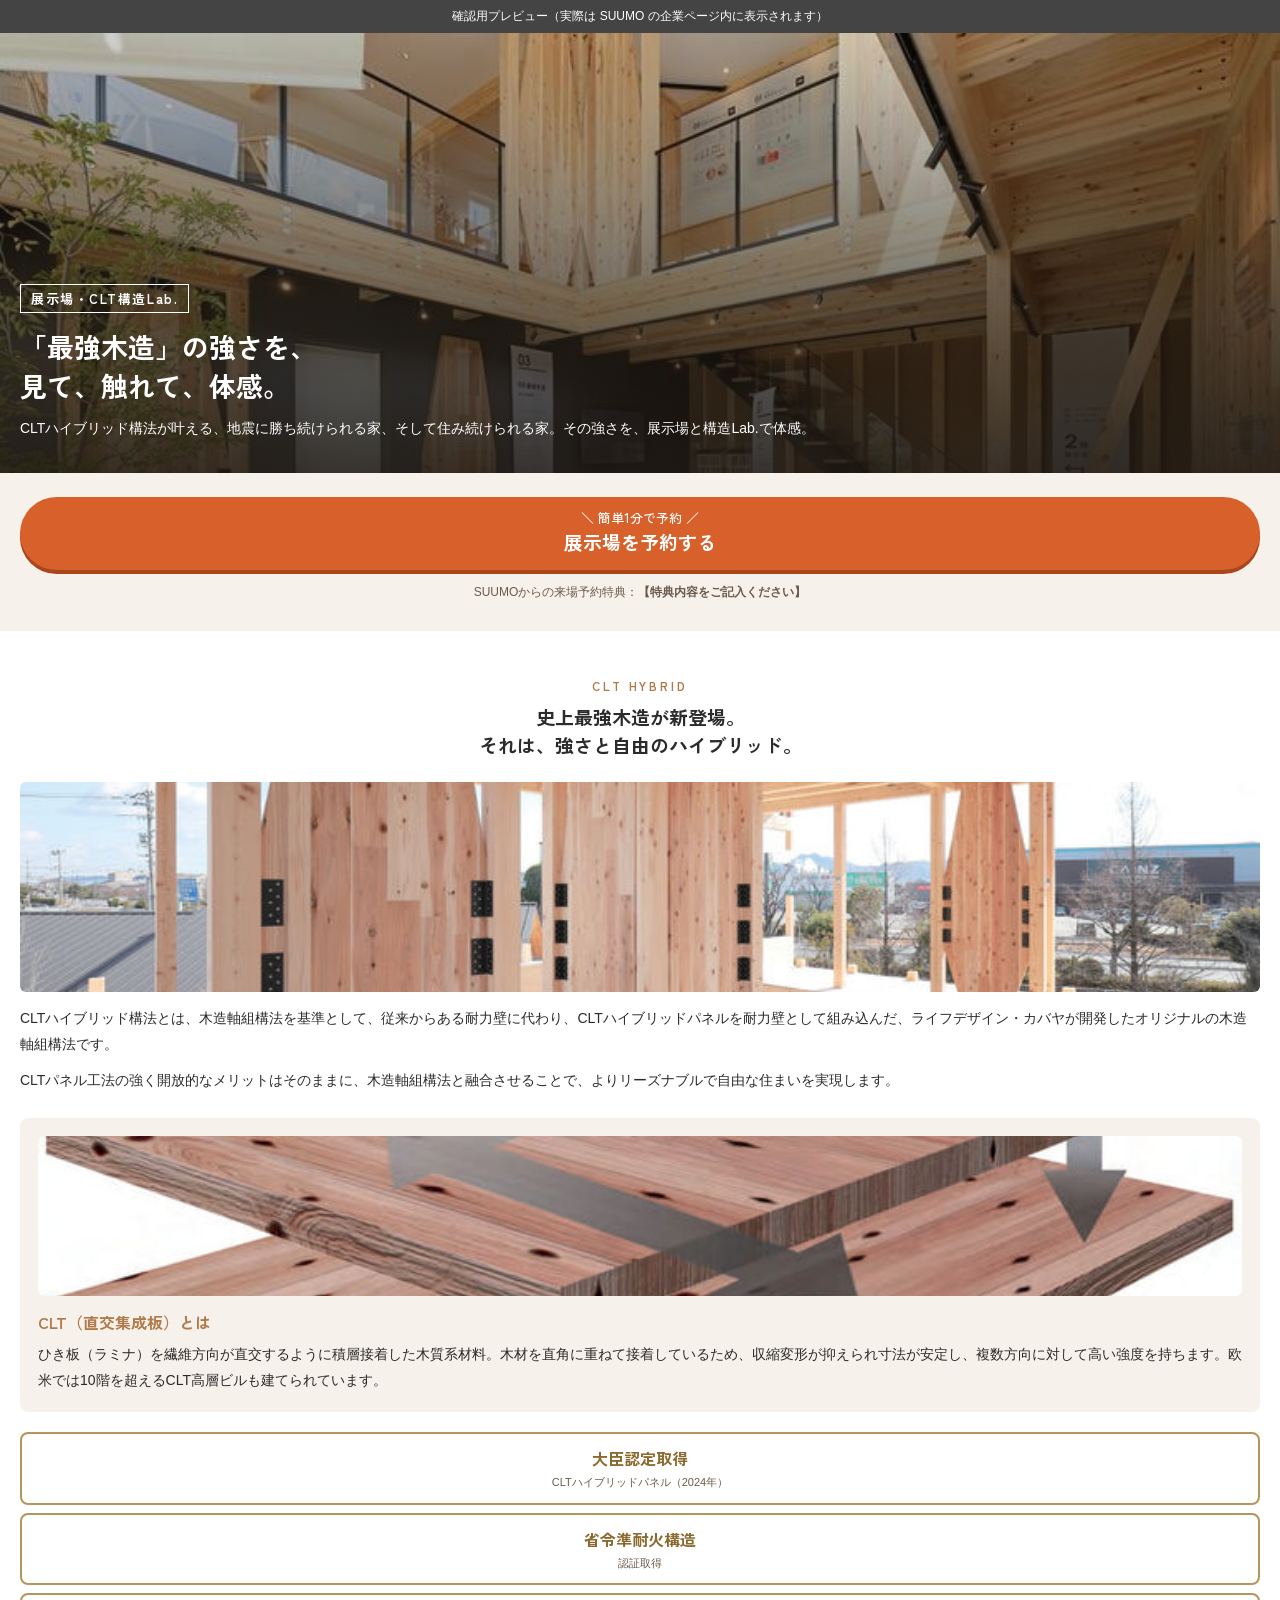
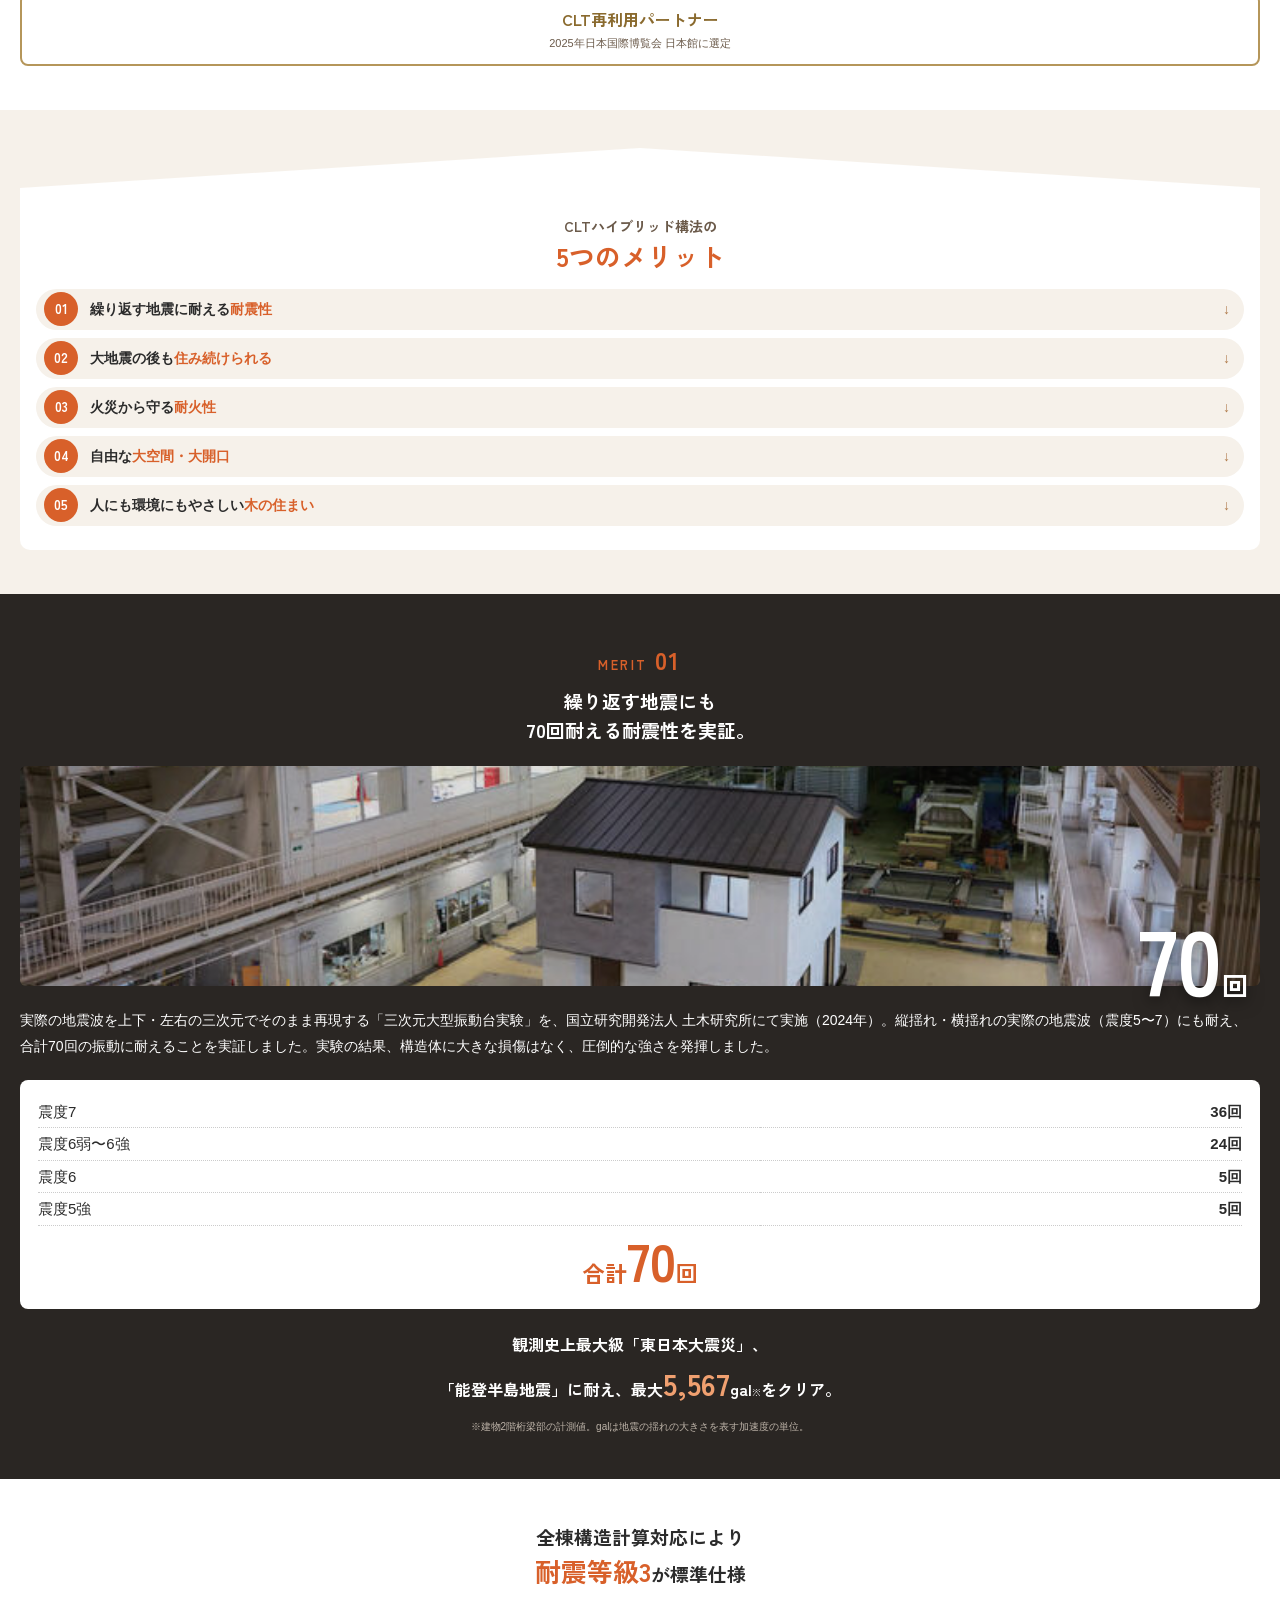
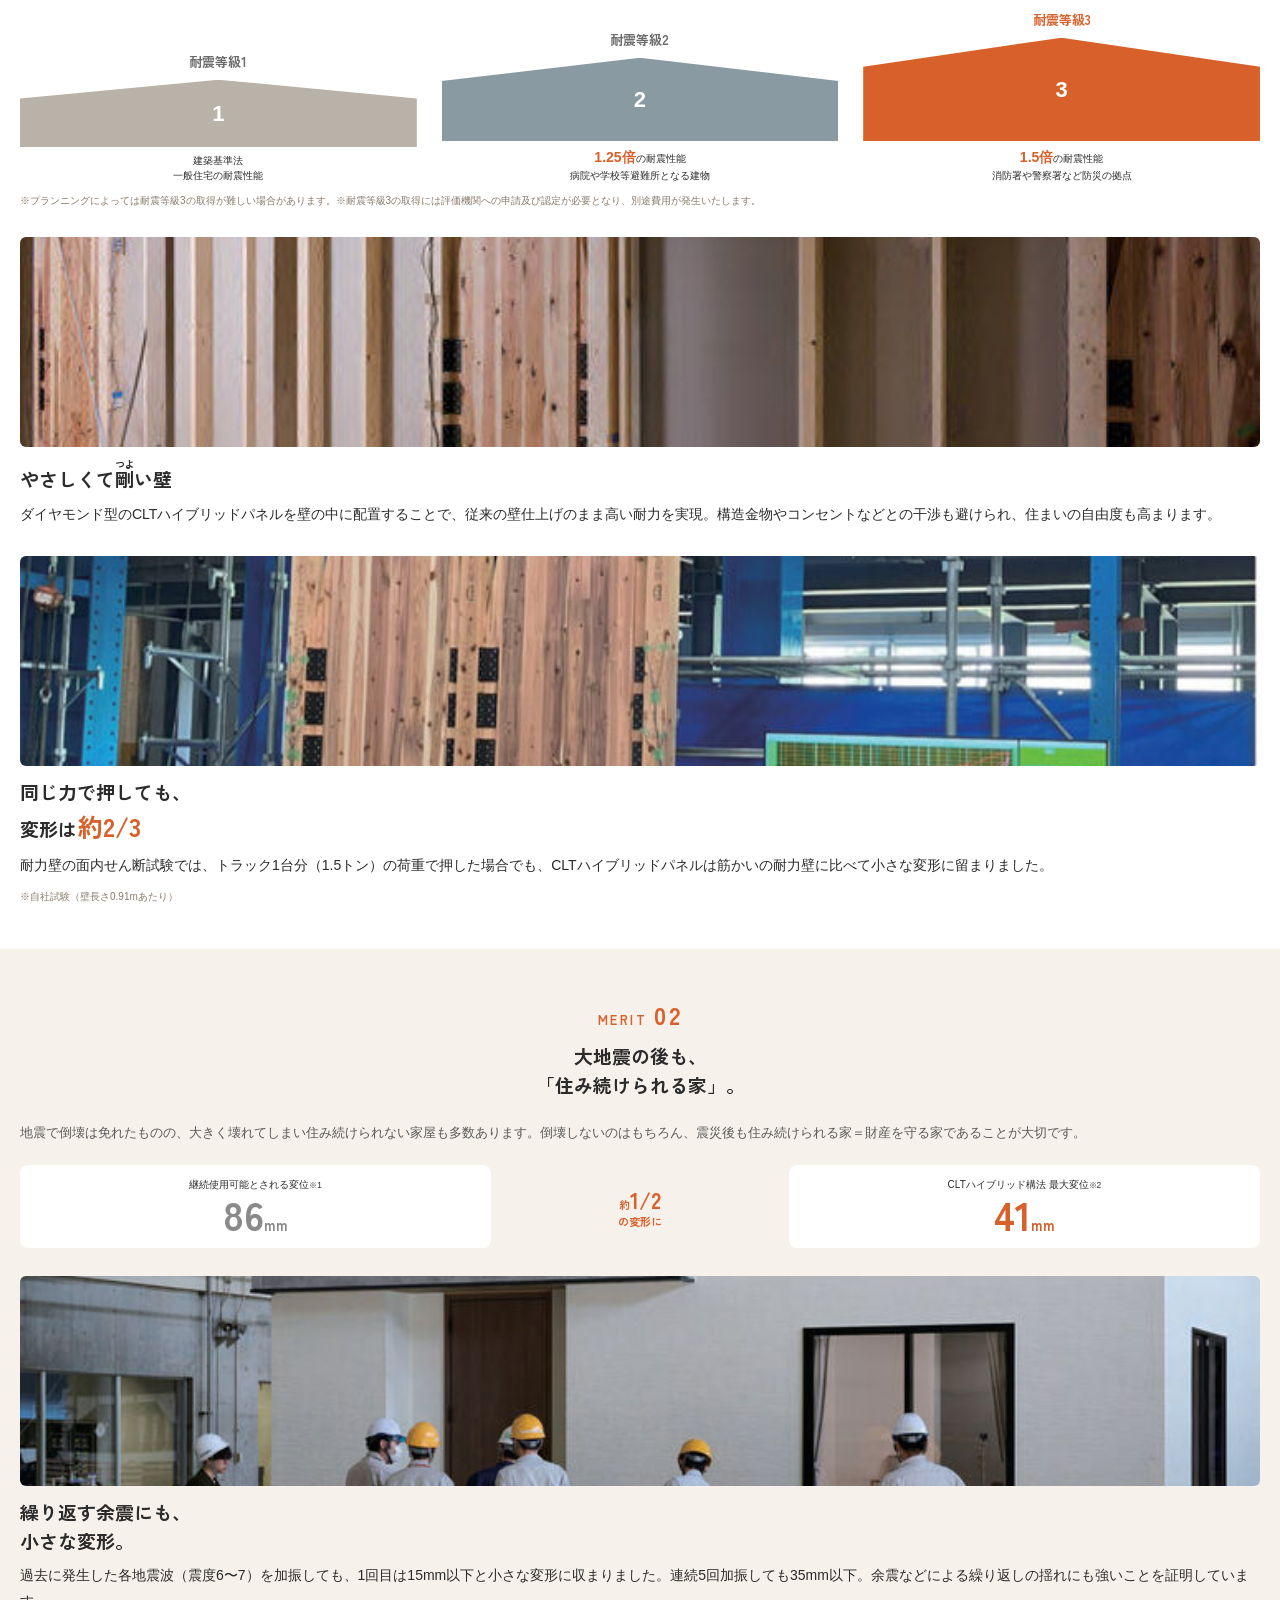
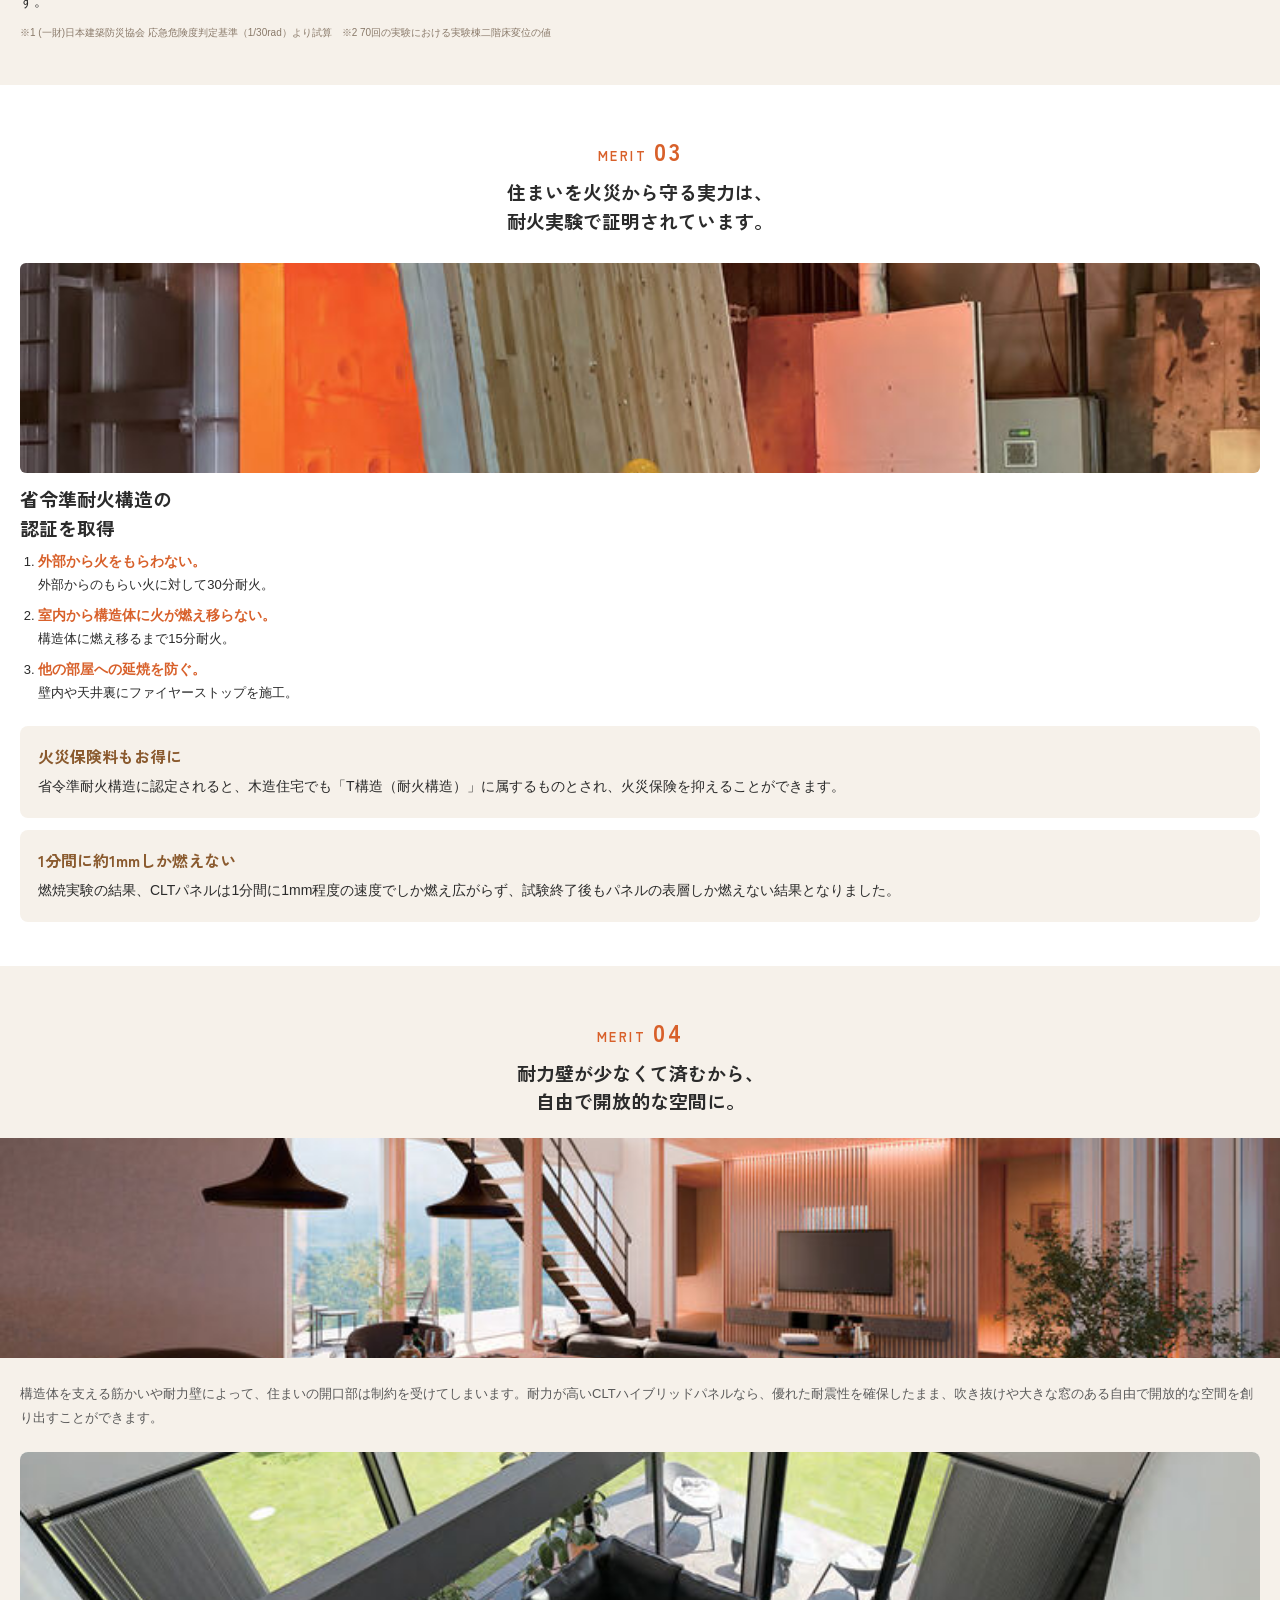
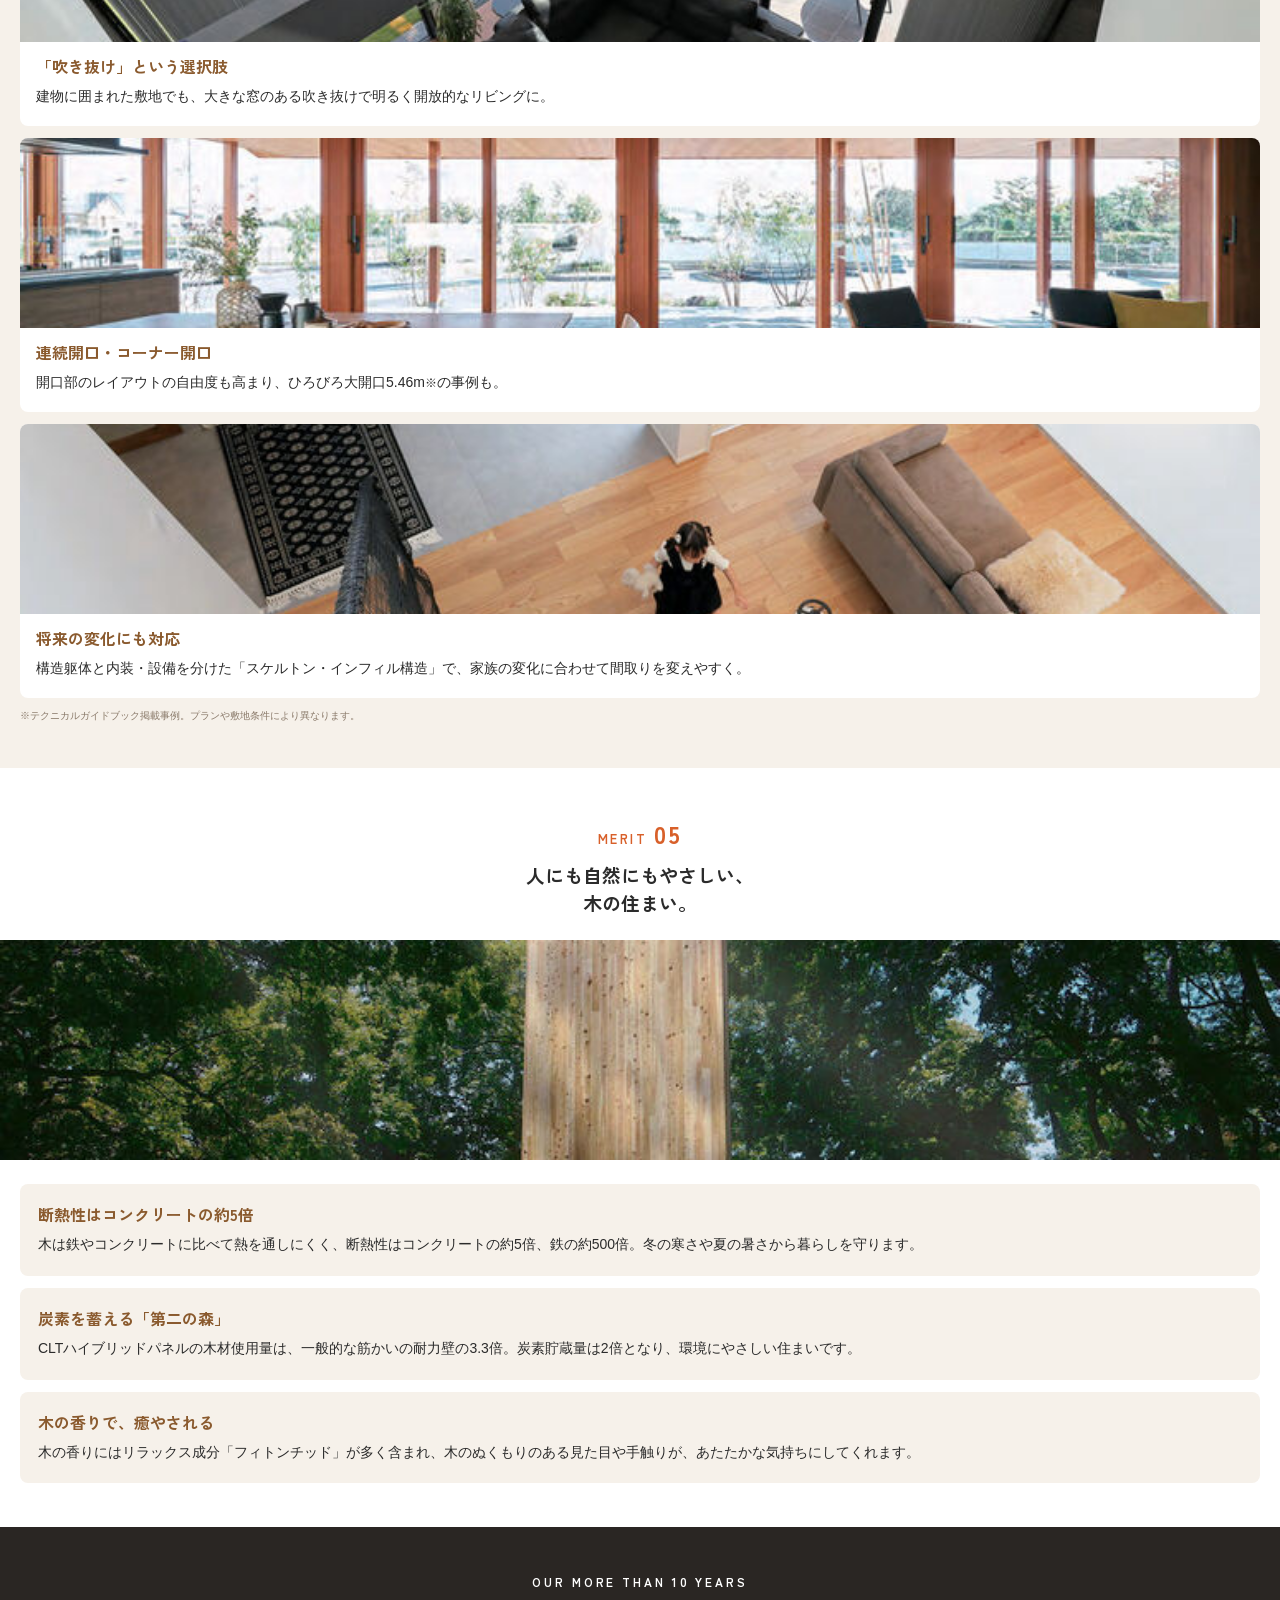
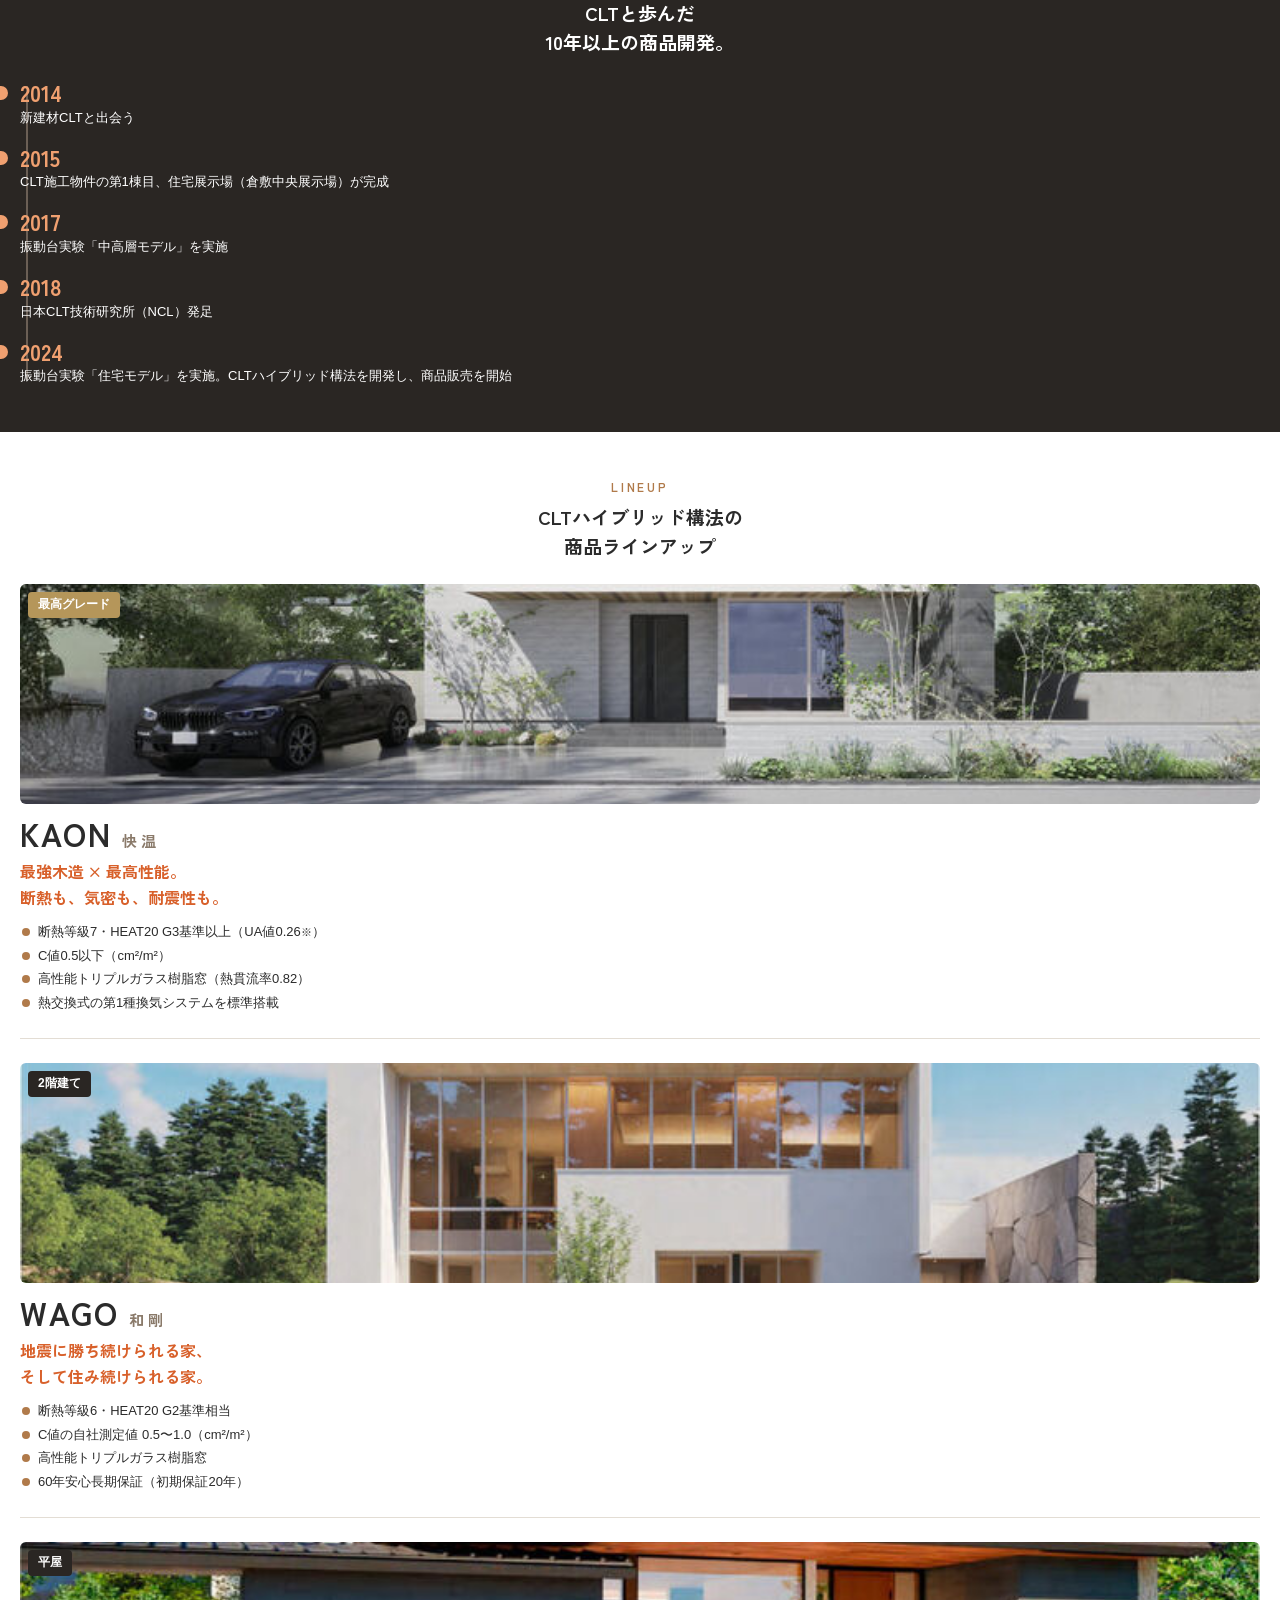
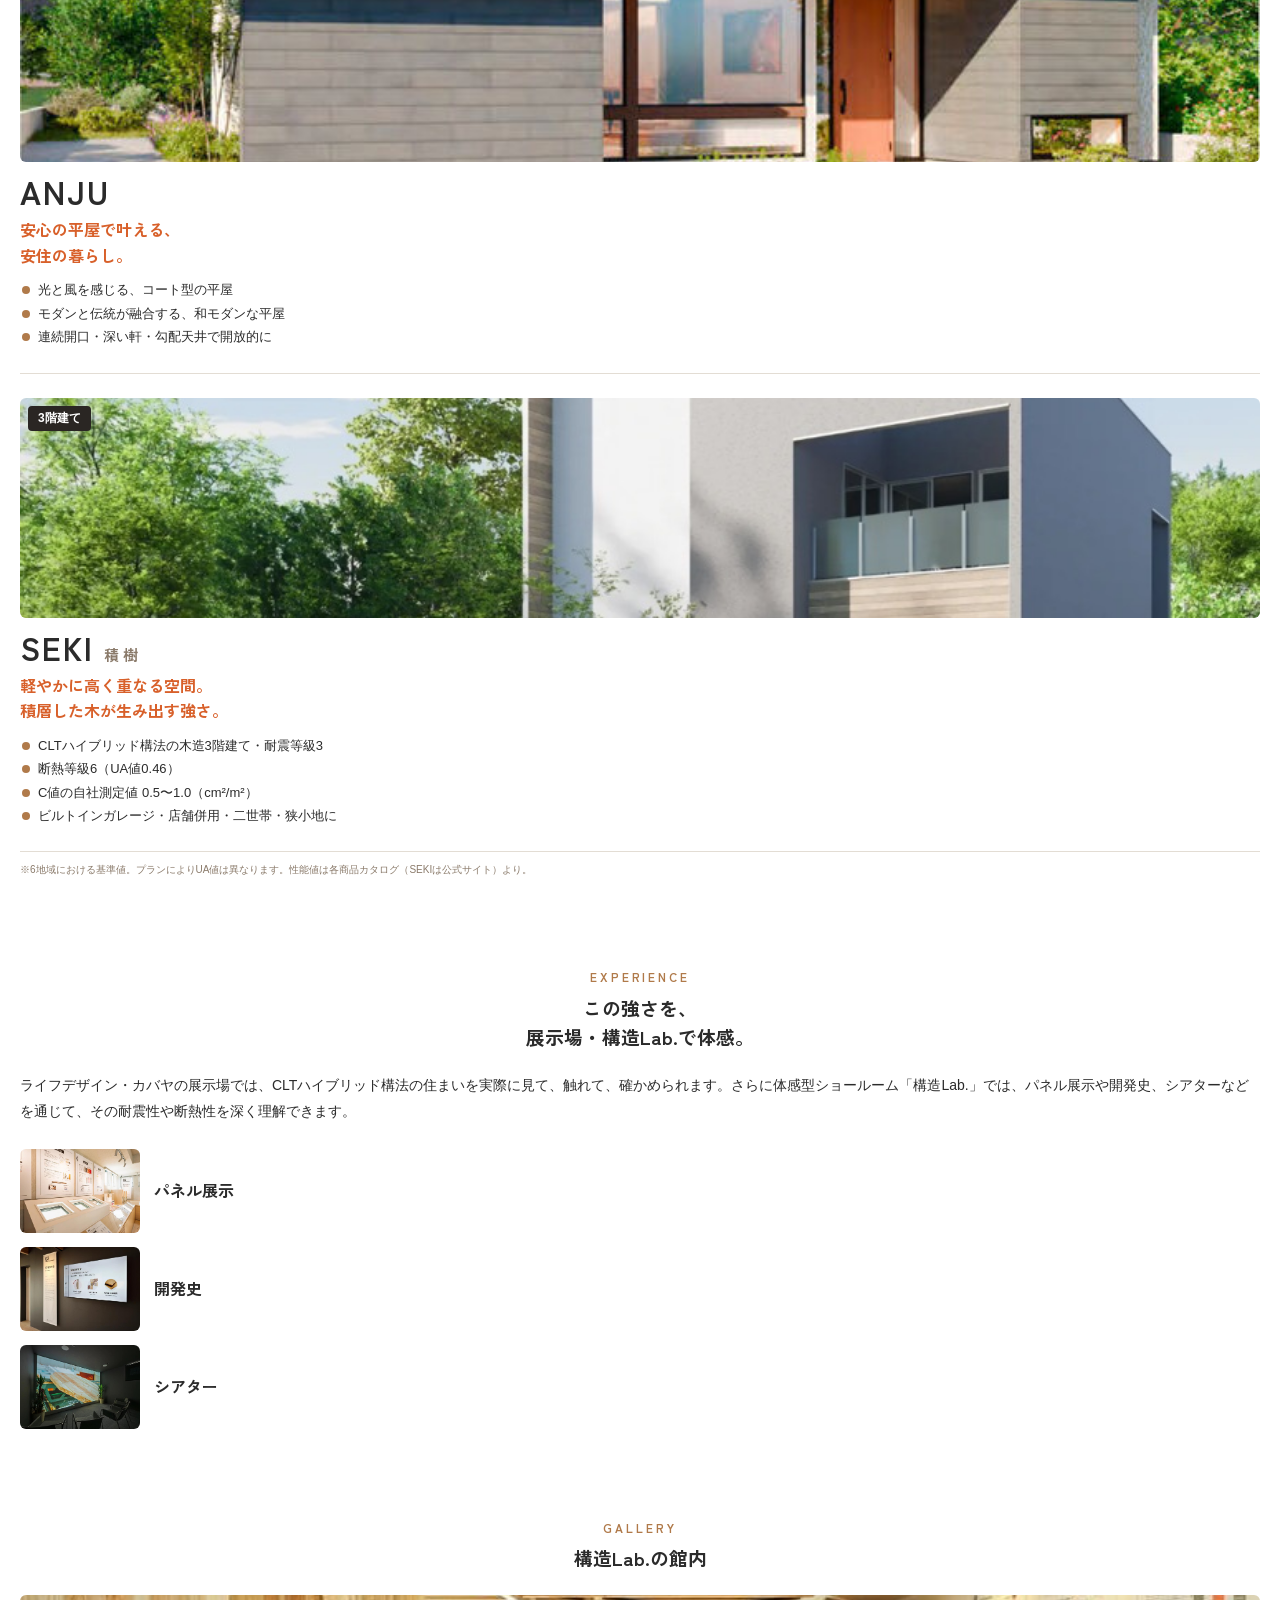
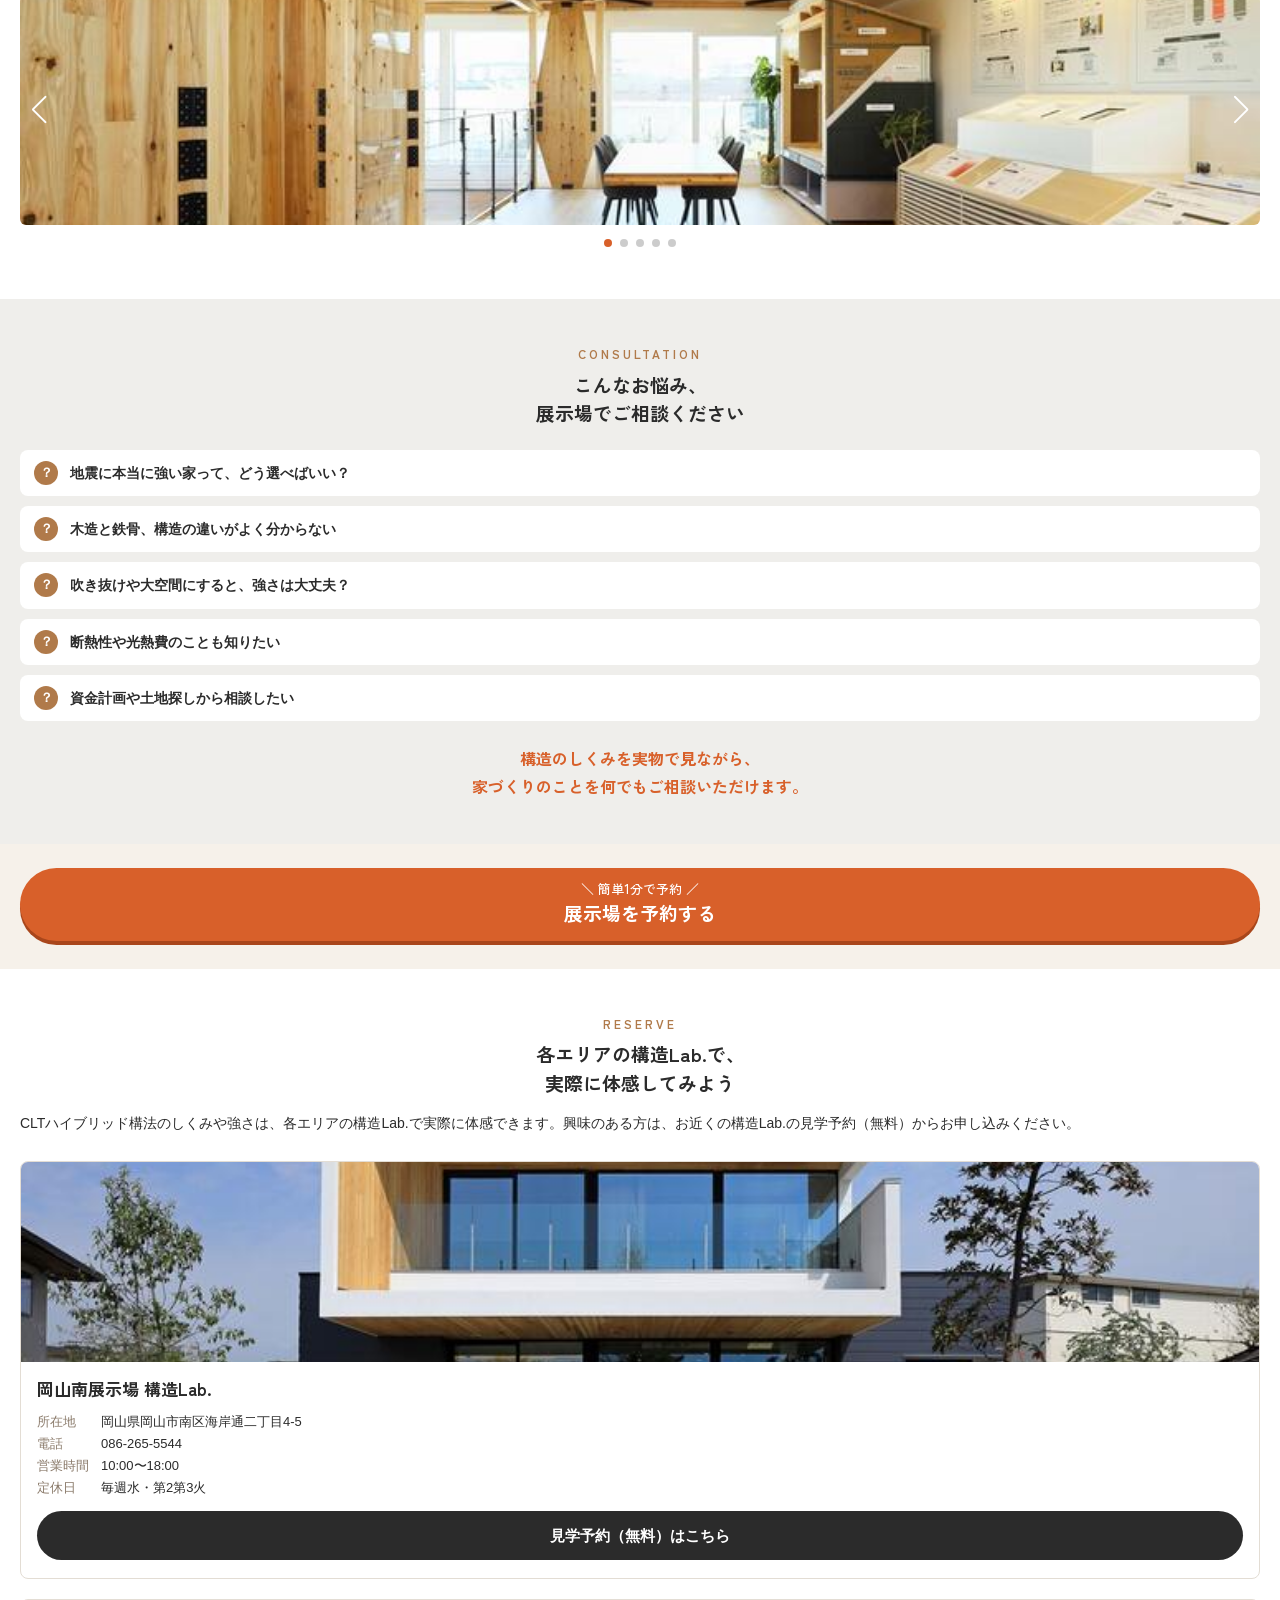
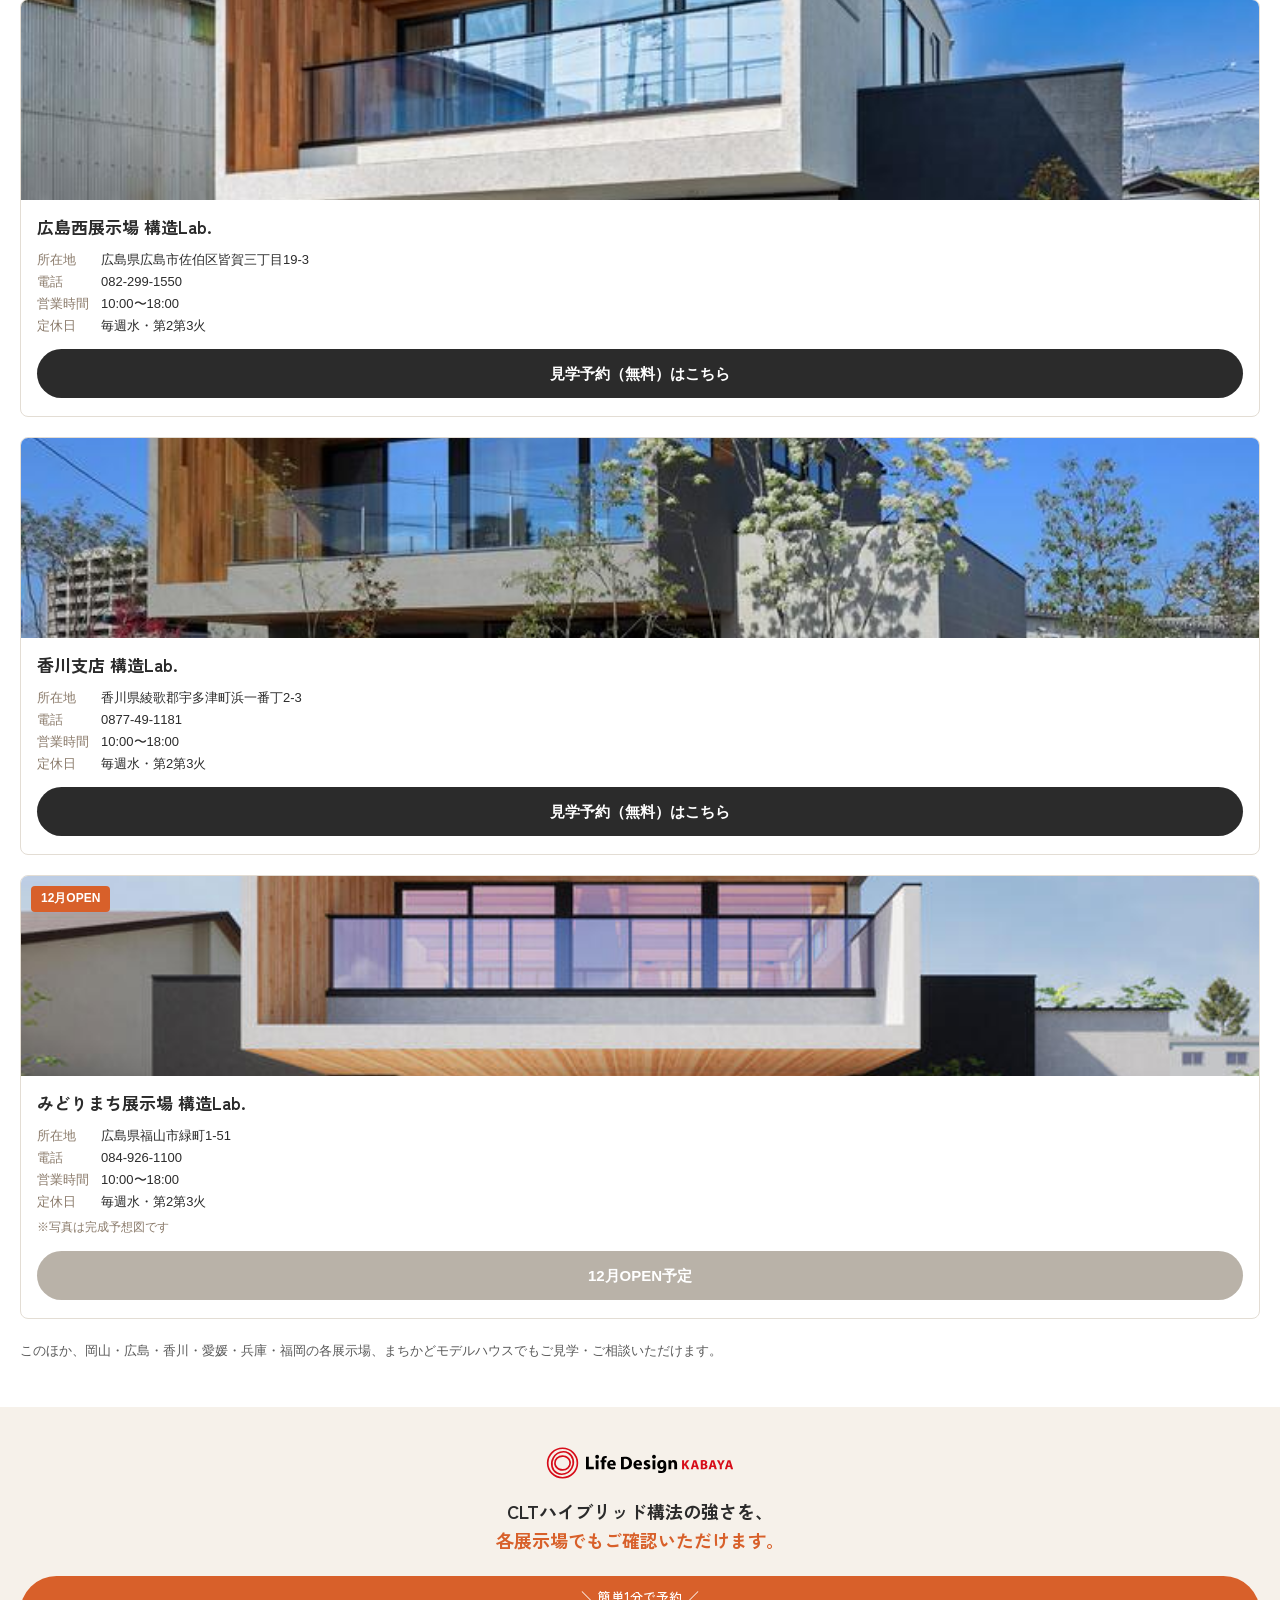
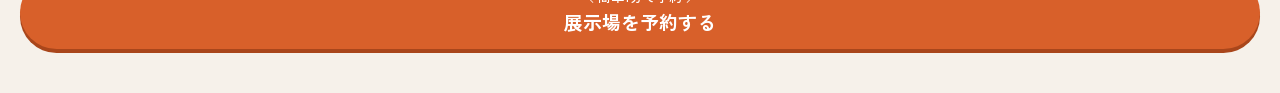
==== commit 86a4277e: "商品ラインアップに SEKI を追加 Co-Authored-By: Claude Opus 5.5 <noreply@anthropic.com>" ====
--- a/preview/sp-inner.html
+++ b/preview/sp-inner.html
@@ -285,8 +285,21 @@
             </ul>
           </div>
         </li>
-      </ul>
-      <p class="kby-note">※6地域における基準値。プランによりUA値は異なります。性能値は各商品カタログより。</p>
+        <li class="kby-lineup__item">
+          <div class="kby-lineup__img"><img src="../0001/smp/img/m-seki.jpg" alt="SEKIの外観" width="900" height="600" /><span class="kby-lineup__tag">3階建て</span></div>
+          <div class="kby-lineup__body">
+            <p class="kby-lineup__name font02">SEKI<span>積樹</span></p>
+            <p class="kby-lineup__catch font02">軽やかに高く重なる空間。<br />積層した木が生み出す強さ。</p>
+            <ul class="kby-spec">
+              <li>CLTハイブリッド構法の木造3階建て・耐震等級3</li>
+              <li>断熱等級6（UA値0.46）</li>
+              <li>C値の自社測定値 0.5〜1.0（cm²/m²）</li>
+              <li>ビルトインガレージ・店舗併用・二世帯・狭小地に</li>
+            </ul>
+          </div>
+        </li>
+      </ul>
+      <p class="kby-note">※6地域における基準値。プランによりUA値は異なります。性能値は各商品カタログ（SEKIは公式サイト）より。</p>
     </div>
   </div>
 
